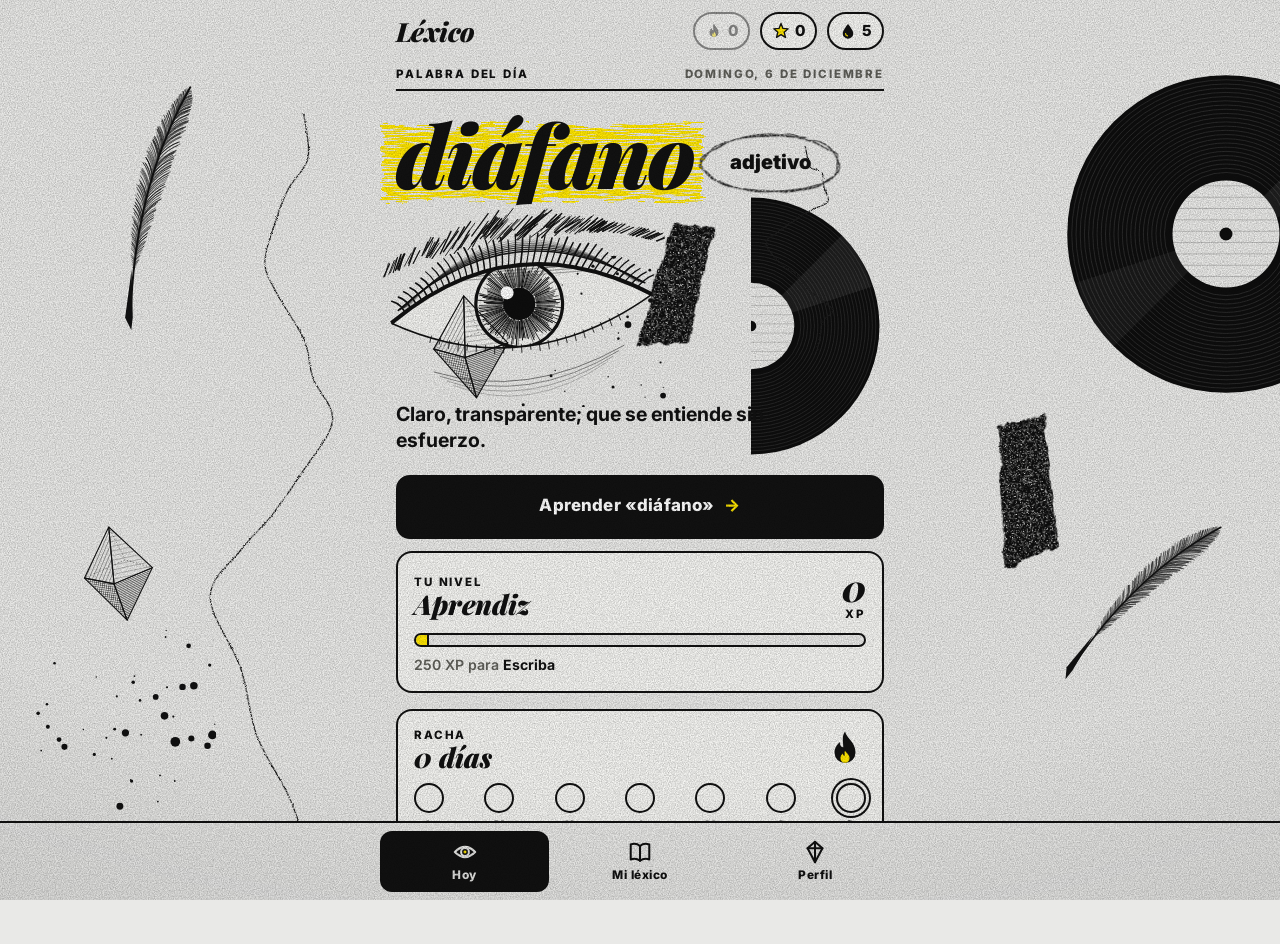
==== lexico/index.html @ 96511be5 "Add Léxico: mobile-first Spanish vocabulary app Single-file web app (lexico/index.html) to learn cul" ====
<!DOCTYPE html>
<html lang="es">
<head>
<meta charset="UTF-8">
<meta name="viewport" content="width=device-width, initial-scale=1, viewport-fit=cover">
<meta name="theme-color" content="#E9E9E7">
<meta name="apple-mobile-web-app-capable" content="yes">
<meta name="apple-mobile-web-app-title" content="Léxico">
<meta name="description" content="Léxico: una palabra culta y útil cada día, con lecciones cortas y repaso espaciado.">
<title>Léxico</title>
<link rel="preconnect" href="https://fonts.googleapis.com">
<link rel="preconnect" href="https://fonts.gstatic.com" crossorigin>
<link href="https://fonts.googleapis.com/css2?family=Inter:wght@400;500;600;700;800;900&family=Playfair+Display:ital,wght@0,700;0,900;1,700;1,900&display=swap" rel="stylesheet">
<style>
/* =========================================================
   LÉXICO · collage editorial
   Papel gris, tinta negra, un solo acento: amarillo marcador
   ========================================================= */
:root{
  --paper:#E9E9E7; --paper2:#F4F4F1; --paper3:#DEDEDB;
  --ink:#111111; --ink2:#2a2a2a; --mute:#5f5f59; --line:rgba(17,17,17,.88);
  --y:#FFE600;
  --serif:'Playfair Display', Georgia, 'Times New Roman', serif;
  --sans:'Inter', system-ui, -apple-system, 'Segoe UI', Roboto, sans-serif;
  --r:16px; --gut:16px;
  --safe-b:env(safe-area-inset-bottom, 0px);
}
*{box-sizing:border-box;margin:0;padding:0;-webkit-tap-highlight-color:transparent}
html{background:var(--paper);overflow-x:hidden}
body{background:var(--paper);color:var(--ink);font-family:var(--sans);font-weight:600;font-size:16px;line-height:1.45;min-height:100vh;min-height:100dvh;overflow-x:hidden;-webkit-font-smoothing:antialiased;text-rendering:optimizeLegibility}
button{font:inherit;color:inherit;background:none;border:0;cursor:pointer;touch-action:manipulation}
textarea{font:inherit}
[hidden]{display:none!important}

/* Grano de papel + viñeta */
body::before{content:"";position:fixed;inset:0;pointer-events:none;z-index:200;background-image:var(--grain);background-size:220px 220px;opacity:.55;mix-blend-mode:multiply}
body::after{content:"";position:fixed;inset:0;pointer-events:none;z-index:199;background:radial-gradient(130% 95% at 50% 38%,transparent 52%,rgba(0,0,0,.13) 100%)}

/* ---------- Tipografía ---------- */
.serif{font-family:var(--serif);font-style:italic;font-weight:900;letter-spacing:-.01em}
.kicker{font-family:var(--sans);font-weight:800;font-size:.72rem;letter-spacing:.16em;text-transform:uppercase;color:var(--ink)}
.mute{color:var(--mute)}

/* ---------- Resaltador ---------- */
.hl{position:relative;z-index:0;isolation:isolate;white-space:nowrap}
.hl::before{content:"";position:absolute;inset:.2em -.2em -.04em -.26em;background:var(--hlA) center/100% 100% no-repeat;z-index:-1;clip-path:inset(0 100% 0 0);transition:clip-path .6s cubic-bezier(.65,.05,.25,1)}
.hl.b::before{background-image:var(--hlB);inset:.26em -.3em 0 -.14em}
.hl.c::before{background-image:var(--hlC);inset:.14em -.16em .06em -.3em}
.hl.on::before{clip-path:inset(0 0 0 0)}
.hl.wrap{white-space:normal}

/* ---------- Lápiz ---------- */
.pencil{fill:none;stroke:#1d1d1d;stroke-width:1.35;stroke-linecap:round;stroke-linejoin:round;filter:url(#pencil);vector-effect:non-scaling-stroke}
.draw{stroke-dasharray:1;stroke-dashoffset:1;animation:draw 1.1s .15s cubic-bezier(.6,.1,.3,1) forwards}
@keyframes draw{to{stroke-dashoffset:0}}

/* ---------- App shell ---------- */
#app{max-width:520px;margin:0 auto;min-height:100dvh;overflow-x:clip;padding:0 var(--gut) calc(92px + var(--safe-b));position:relative}
.top{position:sticky;top:0;z-index:20;display:flex;align-items:center;gap:10px;padding:12px 0 10px;background:linear-gradient(var(--paper) 78%,rgba(233,233,231,0))}
.brand{font-family:var(--serif);font-style:italic;font-weight:900;font-size:1.65rem;line-height:1;margin-right:auto;letter-spacing:-.02em}
.brand span{font-family:var(--sans);font-style:normal;font-weight:800;font-size:.62rem;letter-spacing:.14em;text-transform:uppercase;margin-left:6px;vertical-align:middle}
.stat{display:inline-flex;align-items:center;gap:5px;font-weight:800;font-size:.95rem;padding:6px 10px;border:2px solid var(--ink);border-radius:999px;background:var(--paper2);min-height:36px}
.stat svg{width:18px;height:18px}
.stat.off{opacity:.45}

.tabs{position:fixed;left:0;right:0;bottom:0;z-index:30;display:flex;justify-content:center;padding:8px var(--gut) calc(8px + var(--safe-b));background:var(--paper);border-top:2px solid var(--ink)}
.tabs-in{display:flex;width:100%;max-width:520px;gap:6px}
.tab{flex:1;display:flex;flex-direction:column;align-items:center;gap:2px;padding:8px 4px;border-radius:12px;font-weight:800;font-size:.74rem;letter-spacing:.04em;min-height:56px;position:relative}
.tab svg{width:26px;height:26px}
.tab.on{background:var(--ink);color:var(--paper)}
.tab.on svg *{stroke:var(--paper)}
.tab.on .tdot{fill:var(--y)!important;stroke:none!important}

.view{animation:fadeUp .35s ease both}
@keyframes fadeUp{from{opacity:0;transform:translateY(8px)}to{opacity:1;transform:none}}

/* ---------- Botones ---------- */
.btn{display:flex;align-items:center;justify-content:center;gap:10px;width:100%;min-height:60px;padding:14px 20px;border-radius:14px;border:2.5px solid var(--ink);font-weight:800;font-size:1.06rem;letter-spacing:.01em;background:var(--paper2);transition:transform .12s ease, box-shadow .12s ease, background .2s;box-shadow:0 4px 0 var(--ink);position:relative}
.btn:active{transform:translateY(3px);box-shadow:0 1px 0 var(--ink)}
.btn.primary{background:var(--ink);color:#fff}
.btn.primary .arr{color:var(--y)}
.btn.yellow{background:var(--y);color:var(--ink)}
.btn[disabled]{opacity:.38;pointer-events:none;box-shadow:0 4px 0 rgba(0,0,0,.3)}
.btn.ghost{box-shadow:none;border-style:dashed;background:transparent}
.btn + .btn{margin-top:14px}
.link{font-weight:800;text-decoration:underline;text-underline-offset:3px;text-decoration-thickness:2px;padding:10px 4px}

/* ---------- Collage / hero ---------- */
.hero{position:relative;margin-top:6px}
.hero-date{display:flex;justify-content:space-between;align-items:baseline;gap:10px;border-bottom:2px solid var(--ink);padding-bottom:6px}
.hero-date .kicker:last-child{color:var(--mute)}
.hero-word{position:relative;z-index:3;margin-top:22px;display:flex;align-items:flex-end;flex-wrap:wrap;gap:4px 18px}
.hero-word h1{font-family:var(--serif);font-style:italic;font-weight:900;font-size:clamp(3.1rem,16vw,5.4rem);line-height:.95;letter-spacing:-.025em}
.pos{position:relative;font-weight:900;font-size:1.25rem;padding:10px 18px;margin-bottom:8px}
.pos svg{position:absolute;inset:-6px -14px -8px -12px;width:calc(100% + 26px);height:calc(100% + 14px);overflow:visible}
.hero-art{position:relative;height:210px;margin:-8px -8px 0;pointer-events:none}
.hero-art > *{position:absolute}
.hero-def{position:relative;z-index:3;font-size:1.22rem;font-weight:700;line-height:1.35;max-width:30ch;margin:4px 0 22px}
.hero-def em{font-family:var(--serif);font-weight:900}
.teaser{margin-top:18px;padding:16px;border:2px dashed var(--ink);border-radius:var(--r);display:flex;gap:14px;align-items:center}
.teaser b{font-family:var(--serif);font-style:italic;font-weight:900;font-size:1.5rem;letter-spacing:.12em}

/* Tarjetas */
.card{background:var(--paper2);border:2px solid var(--ink);border-radius:var(--r);padding:16px;position:relative}
.card + .card,.blk{margin-top:16px}
.row{display:flex;align-items:center;gap:12px}
.lvname{font-family:var(--serif);font-style:italic;font-weight:900;font-size:1.7rem;line-height:1}
.bar{height:14px;border:2px solid var(--ink);border-radius:99px;overflow:hidden;background:var(--paper);margin-top:10px}
.bar i{display:block;height:100%;background:var(--y);border-right:2px solid var(--ink);transition:width .8s cubic-bezier(.4,0,.2,1)}
.bar i.full{border-right:0}
.week{display:flex;justify-content:space-between;margin-top:12px}
.wd{display:flex;flex-direction:column;align-items:center;gap:4px;font-size:.72rem;font-weight:800}
.wd i{width:30px;height:30px;border-radius:50%;border:2px solid var(--ink);display:block}
.wd.on i{background:var(--y)}
.wd.today i{box-shadow:0 0 0 3px var(--paper2),0 0 0 5px var(--ink)}
.big-n{font-family:var(--serif);font-style:italic;font-weight:900;font-size:2.3rem;line-height:1}

/* ---------- Mi léxico ---------- */
.ph{margin:10px 0 14px}
.ph h1{font-family:var(--serif);font-style:italic;font-weight:900;font-size:clamp(2.6rem,13vw,3.6rem);line-height:1;letter-spacing:-.02em}
.ph p{margin-top:8px;color:var(--mute);font-weight:700}
.chips{display:flex;flex-wrap:wrap;gap:8px}
.chip{padding:9px 14px;border:2px solid var(--ink);border-radius:999px;font-weight:800;font-size:.88rem;min-height:40px;background:var(--paper2)}
.chip.on{background:var(--ink);color:#fff}
.search{width:100%;margin:12px 0 4px;padding:14px 16px;min-height:52px;border:2px solid var(--ink);border-radius:14px;background:var(--paper2);font-weight:700;font-size:1rem;color:var(--ink)}
.search:focus,textarea:focus{outline:3px solid var(--y);outline-offset:2px}
.wlist{display:flex;flex-direction:column;gap:12px;margin-top:14px}
.witem{display:block;width:100%;text-align:left;padding:14px 16px;border:2px solid var(--ink);border-radius:var(--r);background:var(--paper2);transition:transform .12s}
.witem:active{transform:scale(.985)}
.witem .w{font-family:var(--serif);font-style:italic;font-weight:900;font-size:1.75rem;line-height:1.1}
.witem .d{font-weight:600;font-size:.92rem;color:var(--ink2);margin-top:4px;display:-webkit-box;-webkit-line-clamp:2;-webkit-box-orient:vertical;overflow:hidden}
.segs{display:flex;gap:4px;margin-top:10px}
.segs i{flex:1;height:8px;border:1.5px solid var(--ink);border-radius:2px}
.segs i.f{background:var(--ink)}
.segs i.c{background:var(--y)}
.wmeta{display:flex;justify-content:space-between;gap:8px;font-size:.78rem;font-weight:800;margin-top:6px;color:var(--mute)}
.badge{display:inline-block;font-size:.66rem;font-weight:900;letter-spacing:.1em;text-transform:uppercase;padding:3px 7px;border:1.5px solid var(--ink);border-radius:5px;vertical-align:middle;margin-left:6px;font-family:var(--sans);font-style:normal}
.badge.y{background:var(--y)}
.badge.k{background:var(--ink);color:#fff}
.locked{border-style:dashed;opacity:.7;text-align:center;padding:22px 16px}
.locked .w{letter-spacing:.2em}
.empty{text-align:center;padding:30px 12px}

/* ---------- Ficha ---------- */
.ficha{position:relative}
.f-word{font-family:var(--serif);font-style:italic;font-weight:900;font-size:clamp(2.8rem,14vw,4.4rem);line-height:1;letter-spacing:-.02em;margin:10px 0 6px}
.f-def{font-size:1.2rem;font-weight:700;line-height:1.38;margin:10px 0 4px}
.f-sec{margin-top:22px;padding-top:14px;border-top:2px solid var(--ink)}
.f-sec h4{font-family:var(--sans);font-weight:900;font-size:.72rem;letter-spacing:.16em;text-transform:uppercase;margin-bottom:10px}
.ej{display:flex;gap:10px;align-items:flex-start;margin-top:10px}
.ej p{font-weight:600;font-size:1.02rem}
.tag{flex:none;font-size:.66rem;font-weight:900;letter-spacing:.08em;text-transform:uppercase;padding:4px 7px;border:1.5px solid var(--ink);border-radius:6px;margin-top:2px;min-width:68px;text-align:center}
.tag.k{background:var(--ink);color:#fff}
mark.u{background:none;color:inherit;font-weight:900;box-shadow:inset 0 -.42em 0 var(--y)}
.evd{font-size:1.05rem;font-weight:700}
.evd s{text-decoration-thickness:2px;color:var(--mute)}
.lbl{font-size:.7rem;font-weight:900;letter-spacing:.12em;text-transform:uppercase;width:100%;margin-top:12px}
.chip.s{background:var(--paper2);font-size:.86rem;padding:7px 12px;min-height:0}
.chip.a{background:transparent;border-style:dashed;font-size:.86rem;padding:7px 12px;min-height:0}
.ety-t{font-family:var(--serif);font-style:italic;font-weight:700;font-size:1.3rem;line-height:1.35}
.quote{position:relative;padding:22px 18px 18px;margin-top:22px;background:var(--ink);color:#f2f2ee;border-radius:4px;transform:rotate(-.6deg)}
.quote h4{color:var(--y);margin-bottom:8px;font-weight:900;font-size:.72rem;letter-spacing:.16em;text-transform:uppercase}
.quote blockquote{font-family:var(--serif);font-style:italic;font-weight:700;font-size:1.22rem;line-height:1.4}
.quote cite{display:block;margin-top:12px;font-style:normal;font-weight:800;font-size:.86rem}
.quote cite span{font-weight:600;opacity:.8}
.quote .nota{margin-top:10px;font-size:.88rem;font-weight:600;opacity:.85}
.quote .qm{position:absolute;top:-24px;left:10px;font-family:var(--serif);font-weight:900;font-size:4.6rem;line-height:1;color:var(--y)}
.myf{margin-top:8px;padding:10px 12px;border-left:4px solid var(--y);background:var(--paper2);font-weight:600;border-radius:0 8px 8px 0}

/* ---------- Modal / hoja ---------- */
.modal{position:fixed;inset:0;z-index:60;display:flex;align-items:flex-end;justify-content:center;background:rgba(17,17,17,.42);animation:fade .2s}
.modal-in{width:100%;max-width:560px;max-height:92dvh;overflow-y:auto;overscroll-behavior:contain;background:var(--paper);border:2.5px solid var(--ink);border-bottom:0;border-radius:22px 22px 0 0;padding:14px var(--gut) calc(28px + var(--safe-b));animation:up .32s cubic-bezier(.2,.9,.3,1)}
.modal-in.small{text-align:center;padding-top:26px}
.grab{width:46px;height:5px;border-radius:9px;background:var(--ink);margin:0 auto 10px;opacity:.5}
.mclose{position:sticky;top:0;margin-left:auto;display:flex;width:44px;height:44px;align-items:center;justify-content:center;border:2px solid var(--ink);border-radius:50%;background:var(--paper2);z-index:2}
@keyframes up{from{transform:translateY(100%)}to{transform:none}}
@keyframes fade{from{opacity:0}to{opacity:1}}

/* ---------- Lección ---------- */
#lesson{position:fixed;inset:0;z-index:40;background:var(--paper);display:flex;flex-direction:column;overflow:hidden}
.l-top{display:flex;align-items:center;gap:12px;padding:12px var(--gut) 8px;max-width:560px;width:100%;margin:0 auto}
.xbtn{width:44px;height:44px;flex:none;display:flex;align-items:center;justify-content:center;border-radius:50%}
.xbtn svg{width:26px;height:26px}
.pbar{flex:1;height:18px;border:2.5px solid var(--ink);border-radius:99px;background:var(--paper2);overflow:hidden;position:relative}
.pbar i{display:block;height:100%;background:var(--y);border-right:2.5px solid var(--ink);transition:width .5s cubic-bezier(.4,0,.2,1)}
.pbar i[style*="width: 0"],.pbar i[style*="width:0"]{border-right:0}
.lives{display:flex;align-items:center;gap:4px;font-weight:900;font-size:1.05rem}
.lives svg{width:22px;height:22px}
.lives.hit{animation:hit .5s}
@keyframes hit{30%{transform:scale(1.35)}60%{transform:scale(.9)}}
.l-body{flex:1;overflow-y:auto;padding:12px var(--gut) 24px;max-width:560px;width:100%;margin:0 auto;-webkit-overflow-scrolling:touch}
.l-foot{padding:12px var(--gut) calc(16px + var(--safe-b));max-width:560px;width:100%;margin:0 auto;border-top:2px solid var(--ink);background:var(--paper)}
.ex{animation:exIn .38s cubic-bezier(.2,.8,.3,1) both}
@keyframes exIn{from{opacity:0;transform:translateX(26px)}to{opacity:1;transform:none}}
.ex-k{font-weight:900;font-size:.72rem;letter-spacing:.16em;text-transform:uppercase;display:flex;align-items:center;gap:8px}
.ex-k i{display:inline-block;width:22px;height:2px;background:var(--ink)}
.ex-t{font-family:var(--serif);font-style:italic;font-weight:900;font-size:clamp(1.9rem,8.5vw,2.5rem);line-height:1.08;margin:10px 0 6px;letter-spacing:-.01em}
.ex-s{font-weight:700;color:var(--mute);margin-bottom:16px}
.scrap{background:var(--paper2);border:2px solid var(--ink);border-radius:6px;padding:18px 16px;font-size:1.22rem;font-weight:700;line-height:1.45;margin:14px 0 18px;position:relative;transform:rotate(-.5deg)}
.scrap.r{transform:rotate(.6deg)}
.scrap::after{content:"";position:absolute;top:-10px;left:50%;width:70px;height:20px;margin-left:-35px;background:rgba(255,230,0,.75);transform:rotate(-3deg);border-left:1px dashed rgba(0,0,0,.15);border-right:1px dashed rgba(0,0,0,.15)}
.scrap .w{font-family:var(--serif);font-style:italic;font-weight:900}
.blank{display:inline-block;min-width:4.5em;border-bottom:3px solid var(--ink);text-align:center;font-family:var(--serif);font-style:italic;font-weight:900;padding:0 4px;transition:background .2s}
.blank.fill{animation:pop .3s}
.circ{position:relative;display:inline-block;padding:0 3px}
.circ svg{position:absolute;inset:-9px -12px -9px -12px;width:calc(100% + 24px);height:calc(100% + 18px);overflow:visible;pointer-events:none}
.opts{display:flex;flex-direction:column;gap:12px}
.opts.grid{display:grid;grid-template-columns:1fr 1fr}
.opt{position:relative;isolation:isolate;display:flex;align-items:center;gap:12px;width:100%;min-height:62px;padding:14px 16px;text-align:left;border:2.5px solid var(--ink);border-radius:14px;background:var(--paper2);box-shadow:0 4px 0 var(--ink);font-weight:700;font-size:1rem;line-height:1.3;transition:transform .12s, box-shadow .12s, background .15s}
.opt::before{content:"";position:absolute;inset:4px;z-index:-1;background:var(--hlB) center/100% 100% no-repeat;clip-path:inset(0 100% 0 0);transition:clip-path .45s cubic-bezier(.65,.05,.25,1)}
.opt:active{transform:translateY(3px);box-shadow:0 1px 0 var(--ink)}
.opt.sel{transform:translateY(2px);box-shadow:0 2px 0 var(--ink);background:#fff;outline:3px solid var(--ink);outline-offset:-6px}
.opt.ok{background:var(--paper2);outline:0}
.opt.ok::before{clip-path:inset(0 0 0 0)}
.opt.ko{animation:shake .45s;opacity:.6}
.opt.ko .opt-t{text-decoration:line-through;text-decoration-thickness:2px}
.opt.dim{opacity:.45}
.opt-n{flex:none;width:30px;height:30px;border:2px solid var(--ink);border-radius:50%;display:flex;align-items:center;justify-content:center;font-weight:900;font-size:.8rem;background:var(--paper)}
.opt.word{justify-content:center;text-align:center;font-family:var(--serif);font-style:italic;font-weight:900;font-size:1.45rem;min-height:66px}
.opt .mk{position:absolute;right:10px;top:50%;width:34px;height:34px;margin-top:-17px;overflow:visible}
.opt .mk path{stroke-width:3.2}
.vf{display:grid;grid-template-columns:1fr 1fr;gap:14px;margin-top:6px}
.vf .opt{justify-content:center;font-size:1.15rem;font-weight:900;min-height:88px;flex-direction:column;gap:6px}
.vf .opt svg.ic{width:34px;height:34px}
@keyframes shake{0%,100%{transform:translateX(0)}20%{transform:translateX(-9px)}40%{transform:translateX(8px)}60%{transform:translateX(-5px)}80%{transform:translateX(4px)}}
@keyframes pop{50%{transform:scale(1.12)}}
.pairs{display:grid;grid-template-columns:1fr 1fr;gap:12px}
.pairs .col{display:flex;flex-direction:column;gap:12px}
.pair{min-height:60px;justify-content:center;text-align:center;font-size:1rem;padding:10px 8px}
.pair.wd{font-family:var(--serif);font-style:italic;font-weight:900;font-size:1.25rem}
.pair.done{pointer-events:none;box-shadow:none;transform:translateY(3px);border-color:rgba(17,17,17,.35);color:rgba(17,17,17,.45)}
.pair.done::before{clip-path:inset(0 0 0 0);opacity:.55}
.pair.flash{animation:pop .35s}
textarea.write{width:100%;min-height:130px;padding:16px;border:2.5px solid var(--ink);border-radius:14px;background:var(--paper2);font-weight:600;font-size:1.1rem;line-height:1.45;resize:vertical;color:var(--ink)}
.hint{font-size:.9rem;font-weight:700;color:var(--mute);margin-top:8px}
.selfev{display:flex;flex-direction:column;gap:12px;margin-top:6px}
.selfev .opt{justify-content:flex-start}
.selfev .em{font-family:var(--serif);font-style:italic;font-weight:900;font-size:1.25rem;width:30px;text-align:center}
.warn{border:2px dashed var(--ink);border-radius:12px;padding:12px 14px;font-weight:700;margin:10px 0}

/* Hoja de feedback */
.sheet{position:fixed;left:0;right:0;bottom:0;z-index:45;transform:translateY(105%);transition:transform .34s cubic-bezier(.2,.9,.3,1)}
.sheet.show{transform:none}
.sheet-in{max-width:560px;margin:0 auto;padding:20px var(--gut) calc(18px + var(--safe-b));border:2.5px solid var(--ink);border-bottom:0;border-radius:22px 22px 0 0;position:relative;overflow:hidden}
.sheet.ok .sheet-in{background:var(--y)}
.sheet.ko .sheet-in{background:var(--ink);color:#f3f3ef}
.sheet h3{font-family:var(--serif);font-style:italic;font-weight:900;font-size:2.1rem;line-height:1;display:flex;align-items:center;gap:10px}
.sheet h3 .xp{font-family:var(--sans);font-style:normal;font-size:.9rem;font-weight:900;padding:4px 9px;border:2px solid currentColor;border-radius:99px;margin-left:auto}
.sheet p{margin:10px 0 16px;font-weight:700;font-size:1.04rem;line-height:1.4}
.sheet p b{font-weight:900}
.sheet.ko .btn{background:var(--y);color:var(--ink);border-color:var(--y);box-shadow:0 4px 0 #8a7d00}
.sheet.ok .btn{background:var(--ink);color:#fff}

/* Intro / celebración / fin */
.center{text-align:center}
.celeb{position:relative;min-height:100%;display:flex;flex-direction:column;justify-content:center;padding:10px 0 20px}
.celeb h1{font-family:var(--serif);font-style:italic;font-weight:900;font-size:clamp(3.4rem,18vw,5.6rem);line-height:.95;letter-spacing:-.03em;position:relative;display:inline-block}
.celeb .sub{font-weight:700;font-size:1.1rem;margin-top:12px}
.tiles{display:grid;grid-template-columns:repeat(3,1fr);gap:10px;margin:26px 0 14px}
.tile{border:2.5px solid var(--ink);border-radius:14px;padding:12px 6px;background:var(--paper2);text-align:center;animation:fadeUp .5s both}
.tile:nth-child(2){animation-delay:.12s}.tile:nth-child(3){animation-delay:.24s}
.tile b{display:block;font-family:var(--serif);font-style:italic;font-weight:900;font-size:1.9rem;line-height:1.1}
.tile span{font-size:.68rem;font-weight:900;letter-spacing:.12em;text-transform:uppercase}
.tile.y{background:var(--y)}
.lvup{margin:6px 0 14px;padding:14px;border:2.5px solid var(--ink);border-radius:14px;background:var(--ink);color:#fff;animation:fadeUp .5s .4s both}
.lvup b{font-family:var(--serif);font-style:italic;font-weight:900;font-size:1.5rem;color:var(--y)}
.learned{margin-top:4px;font-weight:700}
.learned .serif{font-size:1.6rem}
.confetti{position:fixed;inset:0;pointer-events:none;z-index:50;overflow:hidden}
.confetti i{position:absolute;top:-40px;display:block;animation:fall linear forwards}
@keyframes fall{to{transform:translate3d(var(--dx),110vh,0) rotate(var(--rot))}}
.celeb-art{position:relative;height:150px;margin:0 auto 8px;width:100%;max-width:340px;pointer-events:none}
.celeb-art > *{position:absolute}

/* Perfil */
.ladder{display:flex;flex-direction:column;gap:10px;margin-top:6px}
.rung{display:flex;gap:14px;align-items:center;padding:12px 14px;border:2px solid var(--ink);border-radius:14px;background:var(--paper2)}
.rung .n{width:36px;height:36px;flex:none;border-radius:50%;border:2px solid var(--ink);display:flex;align-items:center;justify-content:center;font-family:var(--serif);font-style:italic;font-weight:900;font-size:1.1rem}
.rung h3{font-family:var(--serif);font-style:italic;font-weight:900;font-size:1.35rem;line-height:1.1}
.rung p{font-size:.86rem;font-weight:600;color:var(--ink2)}
.rung.cur{background:var(--y)}
.rung.cur .n{background:var(--ink);color:var(--y)}
.rung.lock{opacity:.5;border-style:dashed;background:transparent}
.stats{display:grid;grid-template-columns:1fr 1fr;gap:10px}
.stats .card{margin:0}
.stats small{font-size:.7rem;font-weight:900;letter-spacing:.12em;text-transform:uppercase}
.setting{display:flex;align-items:center;justify-content:space-between;gap:12px;padding:14px 0;border-bottom:2px solid var(--ink);font-weight:700;min-height:64px;width:100%;text-align:left}
.setting small{display:block;color:var(--mute);font-weight:600;font-size:.84rem}
.sw{flex:none;width:58px;height:34px;border:2.5px solid var(--ink);border-radius:99px;position:relative;background:var(--paper2);transition:background .2s}
.sw::after{content:"";position:absolute;top:3px;left:3px;width:23px;height:23px;border-radius:50%;background:var(--ink);transition:transform .2s}
.sw.on{background:var(--y)}
.sw.on::after{transform:translateX(24px)}
.credits{font-size:.8rem;font-weight:600;color:var(--mute);margin-top:20px;line-height:1.5}
.sec-t{font-family:var(--serif);font-style:italic;font-weight:900;font-size:1.7rem;margin:28px 0 12px;line-height:1}

/* Decoración en márgenes (pantallas anchas) */
.margin-deco{display:none}
@media (min-width:980px){
  .margin-deco{display:block;position:fixed;top:0;bottom:0;width:calc((100vw - 560px)/2);pointer-events:none;z-index:0}
  .margin-deco.l{left:0}.margin-deco.r{right:0}
  .margin-deco > *{position:absolute}
}

/* Toast */
.toast{position:fixed;left:50%;top:18px;transform:translate(-50%,calc(-100% - 40px));z-index:80;background:var(--ink);color:#fff;padding:10px 16px;border-radius:99px;font-weight:800;transition:transform .3s cubic-bezier(.2,.9,.3,1);max-width:calc(100vw - 32px);text-align:center}
.toast.show{transform:translate(-50%,0)}
.toast b{color:var(--y)}

@media (min-width:600px){ body{font-size:17px} }
@media (prefers-reduced-motion:reduce){
  *,*::before,*::after{animation-duration:.01ms!important;animation-iteration-count:1!important;transition-duration:.01ms!important}
  .draw{stroke-dashoffset:0}
  .confetti{display:none}
}
</style>
</head>
<body>

<!-- Definiciones SVG compartidas: lápiz, bordes rotos, tramas de grabado -->
<svg width="0" height="0" style="position:absolute" aria-hidden="true" focusable="false">
  <defs>
    <filter id="pencil" x="-10%" y="-10%" width="120%" height="120%">
      <feTurbulence type="fractalNoise" baseFrequency="0.9" numOctaves="2" seed="4" result="n"/>
      <feDisplacementMap in="SourceGraphic" in2="n" scale="2.4" xChannelSelector="R" yChannelSelector="G" result="d"/>
      <feTurbulence type="fractalNoise" baseFrequency="1.6" numOctaves="1" seed="9" result="g"/>
      <feColorMatrix in="g" type="matrix" values="0 0 0 0 0  0 0 0 0 0  0 0 0 0 0  0 0 0 -3 2.3" result="m"/>
      <feComposite in="d" in2="m" operator="in"/>
    </filter>
    <filter id="rough" x="-10%" y="-10%" width="120%" height="120%">
      <feTurbulence type="fractalNoise" baseFrequency="0.05" numOctaves="3" seed="2" result="n"/>
      <feDisplacementMap in="SourceGraphic" in2="n" scale="7" xChannelSelector="R" yChannelSelector="G"/>
    </filter>
    <filter id="charcoal" x="-10%" y="-10%" width="120%" height="120%">
      <feTurbulence type="fractalNoise" baseFrequency="0.04" numOctaves="3" seed="7" result="n"/>
      <feDisplacementMap in="SourceGraphic" in2="n" scale="9" xChannelSelector="R" yChannelSelector="G" result="d"/>
      <feTurbulence type="fractalNoise" baseFrequency="1.1" numOctaves="2" seed="3" result="g"/>
      <feColorMatrix in="g" type="matrix" values="0 0 0 0 0  0 0 0 0 0  0 0 0 0 0  0 0 0 -4 3.1" result="m"/>
      <feComposite in="d" in2="m" operator="in"/>
    </filter>
    <pattern id="hA" width="5" height="5" patternUnits="userSpaceOnUse" patternTransform="rotate(35)"><line x1="0" y1="0" x2="0" y2="5" stroke="#111" stroke-width="1"/></pattern>
    <pattern id="hB" width="3" height="3" patternUnits="userSpaceOnUse" patternTransform="rotate(-40)"><line x1="0" y1="0" x2="0" y2="3" stroke="#111" stroke-width="1.15"/></pattern>
    <pattern id="hC" width="3.2" height="3.2" patternUnits="userSpaceOnUse" patternTransform="rotate(20)"><path d="M0 0V3.2M0 0H3.2" stroke="#111" stroke-width="1.1"/></pattern>
    <pattern id="hD" width="2.4" height="2.4" patternUnits="userSpaceOnUse" patternTransform="rotate(80)"><line x1="0" y1="0" x2="0" y2="2.4" stroke="#111" stroke-width="1.4"/></pattern>
    <pattern id="hE" width="7" height="7" patternUnits="userSpaceOnUse" patternTransform="rotate(0)"><line x1="0" y1="0" x2="7" y2="0" stroke="#111" stroke-width=".7"/></pattern>
  </defs>
</svg>

<div class="margin-deco l" id="decoL" aria-hidden="true"></div>
<div class="margin-deco r" id="decoR" aria-hidden="true"></div>

<div id="app">
  <header class="top" id="top"></header>
  <main id="view"></main>
</div>
<nav class="tabs" id="tabs" aria-label="Secciones"></nav>
<section id="lesson" hidden aria-live="polite"></section>
<div id="modal" hidden></div>
<div class="toast" id="toast" role="status"></div>

<script>
/* =========================================================
   DATOS · Para agregar palabras, añade objetos a PALABRAS
   ---------------------------------------------------------
   p    palabra (lema)
   c    'adj' | 'verbo' | 'sust'   (sirve para elegir distractores)
   d    definición breve
   h    ejemplo hablado            f  ejemplo escrito/formal
   ev   palabras comunes a sustituir ("en vez de decir…")
   s    sinónimos (el primero se usa en "Une las parejas")
   a    antónimos
   e    etimología poética
   x    {t:'cita'|'dato', txt, aut?, obra?, nota?}
        · Solo citas reales de obras en dominio público.
   comp frase para completar; ___ marca el hueco (debe encajar el lema)
   mej  [frase con la palabra común entre [corchetes], forma culta concordada]
   vf   [[frase, verdadera?, explicación], …]
   ========================================================= */
const PALABRAS = [
{p:'diáfano',c:'adj',d:'Claro, transparente; que se entiende sin esfuerzo.',
 h:'Después de tu explicación, todo me quedó diáfano.',
 f:'Solicitamos una respuesta diáfana sobre los plazos del proyecto.',
 ev:['claro','transparente'],s:['claro','transparente','nítido','cristalino'],a:['turbio','confuso','opaco'],
 e:'Del griego diaphanés: lo que deja pasar la luz a través de sí. Una idea diáfana es una ventana, no una pared.',
 x:{t:'cita',txt:'Corrientes aguas, puras, cristalinas, / árboles que os estáis mirando en ellas',aut:'Garcilaso de la Vega',obra:'Égloga I',nota:'Garcilaso no escribe «diáfano», pero no hay agua más diáfana en nuestra lengua.'},
 comp:'El agua del lago era tan ___ que se veían las piedras del fondo.',
 mej:['Quiero que el contrato sea [claro] para ambas partes.','diáfano'],
 vf:[['Su intención fue diáfana: lo dijo sin rodeos.',true,'Diáfano es claro, sin ambigüedad.'],['La niebla era tan diáfana que no se veía nada.',false,'Si no se veía nada, la niebla era espesa, no diáfana.']]},

{p:'ecuánime',c:'adj',d:'Que juzga con imparcialidad y mantiene la calma, incluso en situaciones tensas.',
 h:'Mi abuela siempre fue ecuánime: escuchaba a los dos antes de opinar.',
 f:'Agradecemos su postura ecuánime durante la mediación.',
 ev:['justo','imparcial','tranquilo'],s:['imparcial','sereno','justo','equilibrado'],a:['parcial','arbitrario','exaltado'],
 e:'Del latín aequanimis: aequus, «igual, parejo», y animus, «ánimo». El ecuánime tiene el ánimo nivelado, como el agua quieta.',
 x:{t:'cita',txt:'Hombres necios que acusáis / a la mujer sin razón, / sin ver que sois la ocasión / de lo mismo que culpáis',aut:'Sor Juana Inés de la Cruz',obra:'Redondillas',nota:'Un reclamo de juicio ecuánime escrito en el siglo XVII.'},
 comp:'Necesitamos un árbitro ___ que no favorezca a ningún equipo.',
 mej:['La jueza fue muy [justa] al escuchar a ambas partes.','ecuánime'],
 vf:[['Perdió los nervios y gritó a todos: fue muy ecuánime.',false,'Ecuánime implica calma y equilibrio.'],['Un buen jefe es ecuánime al repartir el trabajo.',true,'Reparte con imparcialidad.']]},

{p:'soslayar',c:'verbo',d:'Evitar o esquivar un asunto o una dificultad, pasándolo de lado.',
 h:'No soslayes el tema: dime qué pasó.',
 f:'El informe soslaya los riesgos financieros del proyecto.',
 ev:['evitar','esquivar','eludir'],s:['eludir','esquivar','evitar','sortear'],a:['afrontar','encarar','abordar'],
 e:'Viene de mirar «de soslayo»: de lado, oblicuamente. Quien soslaya no choca de frente con el problema; lo rodea como el agua rodea una piedra.',
 x:{t:'cita',txt:'En un lugar de la Mancha, de cuyo nombre no quiero acordarme…',aut:'Miguel de Cervantes',obra:'Don Quijote de la Mancha',nota:'La frase más célebre del idioma soslaya, con toda intención, un nombre.'},
 comp:'El político intentó ___ la pregunta sobre su patrimonio.',
 mej:['En la reunión intentó [evitar] el tema del presupuesto.','soslayar'],
 vf:[['Soslayó el problema y lo resolvió de inmediato.',false,'Soslayar es esquivar, no resolver.'],['Supo soslayar la pregunta incómoda con una broma.',true,'La esquivó con habilidad.']]},

{p:'inocuo',c:'adj',d:'Que no hace daño.',
 h:'Tranquilo, ese bicho es inocuo.',
 f:'El producto ha demostrado ser inocuo para la salud.',
 ev:['inofensivo'],s:['inofensivo','benigno','inocente'],a:['nocivo','dañino','perjudicial'],
 e:'Del latín innocuus: in-, «no», y nocere, «dañar». Comparte raíz con «nocivo», su contrario.',
 x:{t:'dato',txt:'«Inocente» e «inocuo» son hermanos: en latín, innocens no era el ingenuo, sino el que no hacía daño a nadie.'},
 comp:'El médico aseguró que el medicamento era ___ y no tenía efectos secundarios.',
 mej:['Fue un comentario [inofensivo], no quise molestarte.','inocuo'],
 vf:[['La picadura fue inocua: tuvo que ir al hospital.',false,'Si acabó en el hospital, la picadura fue dañina.'],['Es una broma inocua, nadie se va a ofender.',true,'No causa daño.']]},

{p:'paliar',c:'verbo',d:'Atenuar o suavizar un daño, un dolor o un problema, aunque no desaparezca del todo.',
 h:'Me tomé un té para paliar el frío.',
 f:'Se tomarán medidas para paliar los efectos de la crisis.',
 ev:['aliviar','mitigar','suavizar'],s:['mitigar','aliviar','atenuar','suavizar'],a:['agravar','empeorar','intensificar'],
 e:'Del latín palliare, «cubrir con un manto» (pallium). Paliar es echar un abrigo sobre la herida: no la cura, pero la protege del frío.',
 x:{t:'dato',txt:'De la misma familia es «paliativo»: los cuidados paliativos no buscan curar, sino aliviar.'},
 comp:'Repartieron mantas para ___ el frío de la noche.',
 mej:['Estas ayudas intentan [aliviar] la falta de vivienda.','paliar'],
 vf:[['Paliar un problema es resolverlo por completo.',false,'Paliar es atenuar, no eliminar.'],['Abrimos las ventanas para paliar el calor.',true,'Se suaviza el calor, aunque no desaparezca.']]},

{p:'exiguo',c:'adj',d:'Escaso, insuficiente.',
 h:'Con ese sueldo tan exiguo no llego a fin de mes.',
 f:'El presupuesto asignado resulta exiguo para los objetivos planteados.',
 ev:['escaso','poco','pequeño'],s:['escaso','insuficiente','reducido','mezquino'],a:['abundante','copioso','holgado'],
 e:'Del latín exiguus, de exigere: pesar con exactitud. Lo exiguo fue medido tan al justo que se quedó corto.',
 x:{t:'dato',txt:'Es pariente de «exigir» y de «exacto»: todas nacen de pesar algo en la balanza sin dar un gramo de más.'},
 comp:'Con un margen tan ___ no podremos terminar el informe a tiempo.',
 mej:['La ración fue muy [escasa] para tanta gente.','exigua'],
 vf:[['Ganó por un margen exiguo: apenas tres votos.',true,'Un margen muy escaso.'],['El banquete fue exiguo: sobró comida para una semana.',false,'Si sobró tanto, fue abundante.']]},

{p:'elocuente',c:'adj',d:'Que habla o escribe con claridad y fuerza para convencer o conmover; también, lo que expresa mucho sin palabras.',
 h:'Su silencio fue más elocuente que cualquier excusa.',
 f:'La presentación fue elocuente y convenció al comité.',
 ev:['convincente','expresivo'],s:['expresivo','persuasivo','convincente','significativo'],a:['inexpresivo','torpe','balbuciente'],
 e:'Del latín eloquens: ex-, «hacia fuera», y loqui, «hablar». Elocuente es quien saca las palabras de dentro y las pone justo donde tienen que estar.',
 x:{t:'cita',txt:'La pluma es lengua del alma.',aut:'Miguel de Cervantes',obra:'Don Quijote de la Mancha'},
 comp:'Fue un discurso tan ___ que el público aplaudió de pie.',
 mej:['Las cifras son muy [expresivas]: las ventas cayeron a la mitad.','elocuentes'],
 vf:[['Su mirada fue elocuente: no hizo falta que dijera nada.',true,'Expresó mucho sin palabras.'],['Es tan elocuente que nadie entiende lo que quiere decir.',false,'El elocuente se hace entender.']]},

{p:'perentorio',c:'adj',d:'Urgente, que no admite demora; también, decisivo y terminante.',
 h:'Tengo una necesidad perentoria de café.',
 f:'Le recordamos que el plazo para presentar la documentación es perentorio.',
 ev:['urgente','inaplazable'],s:['urgente','apremiante','inaplazable','terminante'],a:['aplazable','prorrogable','opcional'],
 e:'Del latín peremptorius, de perimere, «destruir, extinguir». Un plazo perentorio mata cualquier posibilidad de aplazar.',
 x:{t:'dato',txt:'En lenguaje jurídico, un «plazo perentorio» es improrrogable: cuando vence, se pierde el derecho.'},
 comp:'Recibimos una orden ___: había que evacuar el edificio en cinco minutos.',
 mej:['Necesitamos una respuesta [urgente] antes del viernes.','perentoria'],
 vf:[['Es un asunto perentorio; lo vemos el mes que viene sin problema.',false,'Lo perentorio no admite espera.'],['Le dio un tono perentorio a su petición: lo quería ya.',true,'Urgente y terminante.']]},

{p:'dilucidar',c:'verbo',d:'Aclarar y explicar un asunto o una duda.',
 h:'A ver si dilucidamos quién se comió el último trozo de pastel.',
 f:'La auditoría permitirá dilucidar las causas del error contable.',
 ev:['aclarar','averiguar','resolver'],s:['aclarar','esclarecer','elucidar','desentrañar'],a:['confundir','embrollar','enredar'],
 e:'Del latín dilucidare, de lux, «luz». Dilucidar es encender una lámpara en medio de la duda.',
 x:{t:'cita',txt:'¿Qué es poesía?, dices mientras clavas / en mi pupila tu pupila azul. / ¿Qué es poesía? ¿Y tú me lo preguntas? / Poesía… eres tú.',aut:'Gustavo Adolfo Bécquer',obra:'Rima XXI',nota:'Bécquer dilucida en cuatro versos lo que otros no aclaran en un tratado.'},
 comp:'La comisión intentará ___ qué ocurrió aquella noche.',
 mej:['Hay que [aclarar] quién aprobó el gasto.','dilucidar'],
 vf:[['Tras la reunión todo quedó más confuso: logramos dilucidar el asunto.',false,'Dilucidar es aclarar, no confundir.'],['La investigación ayudó a dilucidar el misterio.',true,'Lo aclaró.']]},

{p:'acérrimo',c:'adj',d:'Muy firme, tenaz o intransigente; se dice sobre todo de partidarios o enemigos.',
 h:'Es un hincha acérrimo de su equipo: no se pierde un partido.',
 f:'Fue un acérrimo defensor de la reforma educativa.',
 ev:['fanático','convencido','firme'],s:['tenaz','fervoroso','incondicional','encarnizado'],a:['tibio','indiferente','moderado'],
 e:'Es el superlativo latino de acer, «agrio, punzante»: acerrimus, lo agudísimo. Un defensor acérrimo tiene la convicción afilada.',
 x:{t:'dato',txt:'Es un superlativo irregular, como «celebérrimo» o «paupérrimo». Por eso decir «muy acérrimo» es redundante.'},
 comp:'Mi tío es un ___ enemigo de las redes sociales: no tiene ni correo.',
 mej:['Es una defensora muy [convencida] de los derechos de los animales.','acérrima'],
 vf:[['Es un acérrimo fan de la banda: le da igual si tocan o no.',false,'Al acérrimo nunca le da igual.'],['Fue un acérrimo crítico del proyecto desde el primer día.',true,'Un crítico firme y tenaz.']]},

{p:'prolijo',c:'adj',d:'Largo y detallado en exceso; también, muy cuidadoso o esmerado.',
 h:'No seas tan prolijo y ve al grano.',
 f:'El documento es prolijo; recomendamos una versión resumida.',
 ev:['largo','detallado','pesado'],s:['extenso','minucioso','farragoso','detallado'],a:['breve','conciso','sucinto'],
 e:'Del latín prolixus, «que fluye hacia delante, que se derrama». Lo prolijo se desborda como un río que no sabe dónde parar.',
 x:{t:'dato',txt:'En Argentina y Uruguay «prolijo» suele ser un elogio: un trabajo prolijo es un trabajo limpio y esmerado.'},
 comp:'Su explicación fue tan ___ que nos perdimos a la mitad.',
 mej:['El correo era demasiado [largo] y nadie lo leyó entero.','prolijo'],
 vf:[['Fue muy prolijo: resumió todo en una línea.',false,'Resumir en una línea es ser breve.'],['Escribió un prolijo informe de ochenta páginas.',true,'Largo y detallado.']]},

{p:'nimio',c:'adj',d:'Insignificante, de muy poca importancia.',
 h:'Discutieron por un detalle nimio.',
 f:'Se trata de un error nimio que no afecta al resultado final.',
 ev:['insignificante','pequeño','sin importancia'],s:['insignificante','trivial','irrelevante','baladí'],a:['importante','relevante','trascendental'],
 e:'Del latín nimius, «excesivo, demasiado». Curiosa paradoja: la palabra que nombraba lo desmesurado acabó designando lo minúsculo.',
 x:{t:'dato',txt:'El diccionario académico todavía recoge su sentido antiguo de «excesivo», pero hoy casi todos lo usamos como «insignificante».'},
 comp:'No vale la pena pelearse por algo tan ___.',
 mej:['Es un detalle [sin importancia], no te preocupes.','nimio'],
 vf:[['Fue un fallo nimio que provocó la caída de todo el sistema.',false,'Si tumbó todo el sistema, no fue nimio.'],['Se enfadó por una razón nimia.',true,'Por algo insignificante.']]},

{p:'sucinto',c:'adj',d:'Breve y resumido; que dice lo esencial con pocas palabras.',
 h:'Te lo cuento de forma sucinta: nos vamos mañana.',
 f:'Adjunto un resumen sucinto de los acuerdos alcanzados.',
 ev:['breve','corto','resumido'],s:['breve','conciso','resumido','escueto'],a:['extenso','prolijo','detallado'],
 e:'Del latín succinctus, «ceñido, arremangado»: el que se recogía la túnica para moverse ligero. Un texto sucinto va sin ropa sobrante.',
 x:{t:'cita',txt:'Lo bueno, si breve, dos veces bueno.',aut:'Baltasar Gracián',obra:'Oráculo manual y arte de prudencia'},
 comp:'Haz una presentación ___: solo tenemos cinco minutos.',
 mej:['Envíame un resumen [corto] del proyecto.','sucinto'],
 vf:[['Su respuesta sucinta ocupó diez páginas.',false,'Diez páginas no es sucinto.'],['Fue sucinto: en tres frases explicó el plan.',true,'Lo esencial en pocas palabras.']]},

{p:'vehemente',c:'adj',d:'Que actúa o se expresa con pasión, ímpetu y fuerza.',
 h:'Se puso vehemente defendiendo a su hermana.',
 f:'La directora hizo una defensa vehemente del presupuesto.',
 ev:['apasionado','intenso','impetuoso'],s:['apasionado','ardiente','impetuoso','fogoso'],a:['tibio','apático','frío'],
 e:'Del latín vehemens. Los antiguos la explicaban como ve-, «sin», y mens, «mente»: quien habla tan arrebatado que parece fuera de sí.',
 x:{t:'cita',txt:'Yo soy ardiente, yo soy morena, / yo soy el símbolo de la pasión',aut:'Gustavo Adolfo Bécquer',obra:'Rima XI'},
 comp:'Pronunció un discurso ___ contra la injusticia.',
 mej:['Defendió su idea de forma muy [apasionada].','vehemente'],
 vf:[['Habló con tono vehemente, casi sin ganas.',false,'Lo vehemente es apasionado, nunca desganado.'],['Su protesta vehemente hizo que todos se callaran.',true,'Una protesta llena de fuerza.']]},

{p:'taciturno',c:'adj',d:'Callado y silencioso; también, triste o melancólico.',
 h:'Hoy estás muy taciturno, ¿te pasa algo?',
 f:'Tras la noticia, el equipo se mostró taciturno durante la reunión.',
 ev:['callado','serio','triste'],s:['callado','silencioso','melancólico','sombrío'],a:['hablador','locuaz','alegre'],
 e:'Del latín taciturnus, de tacere, «callar». El taciturno guarda el silencio como quien guarda una carta sin abrir.',
 x:{t:'cita',txt:'La princesa está triste… ¿qué tendrá la princesa? / Los suspiros se escapan de su boca de fresa',aut:'Rubén Darío',obra:'Sonatina'},
 comp:'Desde que se mudó, mi vecino anda ___ y apenas saluda.',
 mej:['Estuvo muy [callado] toda la cena.','taciturno'],
 vf:[['Es tan taciturno que no para de contar chistes.',false,'El taciturno habla poco.'],['Pasó la tarde taciturno, mirando por la ventana.',true,'Callado y pensativo.']]},

{p:'efímero',c:'adj',d:'Que dura muy poco tiempo.',
 h:'La alegría fue efímera: al día siguiente perdimos.',
 f:'El efecto de la campaña fue efímero y las ventas volvieron a bajar.',
 ev:['pasajero','breve','fugaz'],s:['fugaz','pasajero','transitorio','momentáneo'],a:['duradero','perenne','eterno'],
 e:'Del griego ephémeros: epi, «sobre», y heméra, «día». Lo efímero vive un solo día, como ciertas flores y ciertos insectos.',
 x:{t:'cita',txt:'coged de vuestra alegre primavera / el dulce fruto, antes que el tiempo airado / cubra de nieve la hermosa cumbre.',aut:'Garcilaso de la Vega',obra:'Soneto XXIII'},
 comp:'La fama en internet suele ser ___: hoy todos te conocen y mañana nadie.',
 mej:['Fue un éxito [pasajero].','efímero'],
 vf:[['Las pirámides de Egipto son un monumento efímero.',false,'Llevan en pie más de cuatro mil años.'],['El arcoíris es un fenómeno efímero.',true,'Dura apenas unos minutos.']]},

{p:'inexorable',c:'adj',d:'Que no se puede evitar ni detener; también, que no se deja convencer por ruegos.',
 h:'El lunes llega de forma inexorable.',
 f:'Si no cambiamos de proveedor, la subida de costes será inexorable.',
 ev:['inevitable','implacable'],s:['inevitable','implacable','ineludible','inflexible'],a:['evitable','flexible','clemente'],
 e:'Del latín inexorabilis: in-, «no», y exorare, «convencer rogando». Lo inexorable no escucha súplicas: sigue su camino.',
 x:{t:'cita',txt:'Ayer se fue; mañana no ha llegado; / hoy se está yendo sin parar un punto',aut:'Francisco de Quevedo',obra:'Soneto «¡Ah de la vida!»'},
 comp:'El paso del tiempo es ___: nadie puede detenerlo.',
 mej:['El cierre de la fábrica parece [inevitable].','inexorable'],
 vf:[['La marea avanzaba, inexorable, hacia el castillo de arena.',true,'Nada podía detenerla.'],['El final era inexorable, así que lo evitamos fácilmente.',false,'Lo inexorable no se puede evitar.']]},

{p:'ubicuo',c:'adj',d:'Que está, o parece estar, en todas partes.',
 h:'Los móviles se han vuelto ubicuos: hasta mi abuela tiene uno.',
 f:'El plástico es un material ubicuo en nuestra cadena de suministro.',
 ev:['omnipresente','por todas partes'],s:['omnipresente','generalizado','universal'],a:['ausente','escaso','raro'],
 e:'Del latín ubique, «en todas partes». Lo ubicuo no tiene un lugar: los tiene todos.',
 x:{t:'dato',txt:'Durante siglos, «ubicuidad» fue un término teológico, reservado a Dios. Hoy lo usamos para el wifi.'},
 comp:'Las cámaras de seguridad se han vuelto ___ en las ciudades.',
 mej:['Esa marca de café es [omnipresente] en la ciudad.','ubicua'],
 vf:[['Es un animal ubicuo: solo vive en una isla del Pacífico.',false,'Si solo vive en una isla, no está en todas partes.'],['La publicidad es ubicua: la ves hasta en el ascensor.',true,'Está en todas partes.']]},

{p:'idóneo',c:'adj',d:'Adecuado o apropiado para algo.',
 h:'Este es el momento idóneo para pedirle el favor.',
 f:'Buscamos al candidato idóneo para el puesto de coordinación.',
 ev:['adecuado','ideal','apropiado'],s:['adecuado','apropiado','apto','conveniente'],a:['inadecuado','inapropiado','inepto'],
 e:'Del latín idoneus, «apto, capaz». Lo idóneo encaja como la llave en su cerradura.',
 x:{t:'dato',txt:'Es una de las palabras favoritas de las ofertas de empleo y del lenguaje jurídico: «persona idónea», «medio idóneo».'},
 comp:'Este parque es el lugar ___ para hacer un pícnic.',
 mej:['Es la persona [ideal] para dirigir el equipo.','idónea'],
 vf:[['Llover a cántaros es el clima idóneo para tender la ropa.',false,'Es justo el clima menos adecuado.'],['Encontró el regalo idóneo: justo lo que ella quería.',true,'El regalo adecuado.']]},

{p:'procrastinar',c:'verbo',d:'Aplazar o dejar para más tarde lo que hay que hacer.',
 h:'Deja de procrastinar y ponte a estudiar.',
 f:'Procrastinar las decisiones clave retrasa todo el calendario.',
 ev:['aplazar','posponer','dejar para mañana'],s:['aplazar','posponer','postergar','diferir'],a:['adelantar','anticipar','emprender'],
 e:'Del latín procrastinare: pro-, «hacia delante», y crastinus, «de mañana». Procrastinar es empujar las cosas hacia un mañana que nunca llega.',
 x:{t:'cita',txt:'La diligencia es madre de la buena ventura.',aut:'Miguel de Cervantes',obra:'Don Quijote de la Mancha'},
 comp:'Si sigues sin empezar el trabajo, es que vuelves a ___.',
 mej:['Tiendo a [aplazar] las tareas aburridas.','procrastinar'],
 vf:[['Como no quería procrastinar, lo terminé en cuanto me lo pidieron.',true,'Hizo lo contrario de aplazar.'],['Procrastiné tanto que entregué el trabajo una semana antes.',false,'Quien procrastina entrega tarde.']]},

{p:'ínfulas',c:'sust',d:'Aires de importancia, presunción o vanidad. Se usa en plural: «darse ínfulas», «tener ínfulas».',
 h:'Desde que lo ascendieron se da unas ínfulas insoportables.',
 f:'El proyecto tiene ínfulas de gran producción, pero un presupuesto modesto.',
 ev:['aires','pretensiones','humos'],s:['humos','aires','pretensiones','presunción'],a:['humildad','sencillez','modestia'],
 e:'Del latín infula: la cinta de lana que ceñía la cabeza de los sacerdotes como signo de dignidad. De adorno sagrado pasó a nombrar a quien se cree más digno de lo que es.',
 x:{t:'cita',txt:'Llaneza, muchacho; no te encumbres, que toda afectación es mala.',aut:'Miguel de Cervantes',obra:'Don Quijote de la Mancha'},
 comp:'Es muy buena persona, pero a veces se da ___ de millonario.',
 mej:['Llegó con muchos [humos], dando órdenes a todo el mundo.','ínfulas'],
 vf:[['Tiene ínfulas de artista: se considera un genio incomprendido.',true,'Presume de lo que cree ser.'],['Es tan humilde que va por la vida dándose ínfulas.',false,'Darse ínfulas es lo contrario de la humildad.']]},

{p:'lacónico',c:'adj',d:'Breve y conciso al hablar o escribir, a veces hasta parecer seco.',
 h:'Le pregunté cómo le fue y me dio una respuesta lacónica: «bien».',
 f:'Recibimos un lacónico comunicado de la empresa.',
 ev:['escueto','seco','breve'],s:['escueto','conciso','parco','seco'],a:['locuaz','verboso','prolijo'],
 e:'De Laconia, la región de Esparta. Los espartanos eran famosos por hablar poco y decirlo todo.',
 x:{t:'dato',txt:'Cuenta Plutarco que Filipo de Macedonia amenazó a los espartanos: «Si entro en Laconia, os expulsaré». Respondieron con una sola palabra: «Si».'},
 comp:'Su respuesta fue ___: solo dijo «no».',
 mej:['Me envió un mensaje muy [seco]: «Recibido».','lacónico'],
 vf:[['Fue lacónico: habló durante dos horas sin parar.',false,'El lacónico habla poco.'],['El telegrama, lacónico, decía: «Llego martes».',true,'Breve y conciso.']]},

{p:'mesurado',c:'adj',d:'Moderado, prudente y equilibrado en sus palabras o actos.',
 h:'Es muy mesurado: nunca levanta la voz.',
 f:'Recomendamos una respuesta mesurada ante las críticas en redes.',
 ev:['moderado','prudente','tranquilo'],s:['moderado','comedido','prudente','sensato'],a:['desmedido','impulsivo','exagerado'],
 e:'Del latín mensura, «medida». El mesurado lleva una regla invisible y no se pasa de la raya.',
 x:{t:'cita',txt:'Fabló mio Çid bien e tan mesurado',aut:'Anónimo',obra:'Cantar de mio Cid',nota:'En el primer gran poema de la lengua, la mesura ya era virtud de héroe.'},
 comp:'Ante la crisis, la directora dio un discurso ___ y tranquilizador.',
 mej:['Fue muy [prudente] al hablar con la prensa.','mesurado'],
 vf:[['Con su estilo mesurado, gritó y rompió una silla.',false,'Gritar y romper sillas es lo opuesto a la mesura.'],['Hizo un comentario mesurado para no herir a nadie.',true,'Moderado y prudente.']]},

{p:'obcecado',c:'adj',d:'Que se aferra a una idea o a un error y no atiende razones.',
 h:'Está obcecado con que tiene razón y no hay quien lo convenza.',
 f:'Mantener una postura obcecada nos impide llegar a un acuerdo.',
 ev:['terco','cabezota','empecinado'],s:['terco','obstinado','empecinado','ofuscado'],a:['razonable','flexible','abierto'],
 e:'Del latín obcaecare: ob-, «delante», y caecus, «ciego». El obcecado lleva delante de los ojos una venda que él mismo se puso.',
 x:{t:'cita',txt:'Del poco dormir y del mucho leer, se le secó el celebro, de manera que vino a perder el juicio.',aut:'Miguel de Cervantes',obra:'Don Quijote de la Mancha',nota:'El caballero más obcecado de la literatura.'},
 comp:'Está tan ___ con su teoría que no escucha a nadie.',
 mej:['No seas tan [terco] y escucha otras opiniones.','obcecado'],
 vf:[['Es muy obcecado: cambia de opinión al primer argumento.',false,'El obcecado no cede ante razones.'],['Obcecado en su error, siguió por el camino equivocado.',true,'No atendió razones.']]},

{p:'pusilánime',c:'adj',d:'Falto de ánimo y de valor para afrontar dificultades o tomar decisiones.',
 h:'No seas pusilánime y díselo de una vez.',
 f:'Una gestión pusilánime agravaría la situación.',
 ev:['cobarde','miedoso','apocado'],s:['cobarde','apocado','timorato','medroso'],a:['valiente','audaz','osado'],
 e:'Del latín pusillanimis: pusillus, «muy pequeño», y animus, «ánimo». El pusilánime tiene el alma del tamaño de un dedal.',
 x:{t:'cita',txt:'Por la libertad, así como por la honra, se puede y debe aventurar la vida.',aut:'Miguel de Cervantes',obra:'Don Quijote de la Mancha',nota:'Exactamente lo contrario de una actitud pusilánime.'},
 comp:'Fue ___ al no atreverse a defender a su compañero.',
 mej:['Fue una decisión muy [miedosa].','pusilánime'],
 vf:[['Fue pusilánime: se lanzó al agua sin pensarlo para rescatar al niño.',false,'Eso es valentía.'],['Una respuesta pusilánime solo empeorará el conflicto.',true,'Una respuesta sin valor ni decisión.']]},

{p:'recóndito',c:'adj',d:'Muy escondido, reservado u oculto.',
 h:'Viven en un pueblo recóndito de la sierra.',
 f:'El programa llega a los rincones más recónditos del país.',
 ev:['escondido','oculto','apartado'],s:['escondido','oculto','apartado','íntimo'],a:['visible','expuesto','accesible'],
 e:'Del latín reconditus, de recondere, «volver a guardar, esconder». Lo recóndito está guardado dos veces.',
 x:{t:'cita',txt:'Del salón en el ángulo oscuro, / de su dueño tal vez olvidada, / silenciosa y cubierta de polvo / veíase el arpa.',aut:'Gustavo Adolfo Bécquer',obra:'Rima VII'},
 comp:'Guardaba la carta en el rincón más ___ del cajón.',
 mej:['Encontramos una playa [escondida] entre las rocas.','recóndita'],
 vf:[['Un lugar recóndito es fácil de encontrar.',false,'Lo recóndito está escondido.'],['En lo más recóndito de su memoria guardaba aquella canción.',true,'En lo más profundo y oculto.']]},

{p:'sagaz',c:'adj',d:'Astuto y perspicaz; que capta enseguida lo que otros no ven.',
 h:'Qué sagaz: te diste cuenta antes que nadie.',
 f:'Su sagaz análisis del mercado anticipó la caída de las ventas.',
 ev:['listo','astuto','avispado'],s:['perspicaz','astuto','agudo','avispado'],a:['ingenuo','torpe','lerdo'],
 e:'Del latín sagax, que los romanos usaban para los perros de caza de buen olfato. El sagaz huele la verdad antes de verla.',
 x:{t:'cita',txt:'El que lee mucho y anda mucho, vee mucho y sabe mucho.',aut:'Miguel de Cervantes',obra:'Don Quijote de la Mancha'},
 comp:'El detective, muy ___, descubrió al culpable por una mancha de tinta.',
 mej:['Hizo una pregunta muy [lista] que nos dejó pensando.','sagaz'],
 vf:[['Fue tan sagaz que se dejó engañar por el truco más viejo.',false,'El sagaz no cae en trucos viejos.'],['Una observación sagaz cambió el rumbo de la reunión.',true,'Aguda y perspicaz.']]},

{p:'tácito',c:'adj',d:'Que no se dice expresamente, pero se entiende o se da por supuesto.',
 h:'Teníamos un acuerdo tácito: tú cocinas y yo friego.',
 f:'Su silencio supone una aceptación tácita de las condiciones.',
 ev:['implícito','sobreentendido'],s:['implícito','sobreentendido','supuesto','callado'],a:['explícito','expreso','manifiesto'],
 e:'Del latín tacitus, «callado», de tacere. Lo tácito habla sin abrir la boca.',
 x:{t:'cita',txt:'habló el orgullo y se enjugó su llanto, / y la frase en mis labios expiró.',aut:'Gustavo Adolfo Bécquer',obra:'Rima XXX',nota:'Un perdón que quedó tácito: nunca llegó a decirse.'},
 comp:'Entre ellos había un pacto ___: nunca hablaban de política en la cena.',
 mej:['Hubo un acuerdo [implícito] entre los vecinos.','tácito'],
 vf:[['Lo firmaron por escrito y ante notario: fue un acuerdo tácito.',false,'Por escrito es explícito, no tácito.'],['Su sonrisa fue una aprobación tácita.',true,'Aprobó sin decirlo.']]},

{p:'vetusto',c:'adj',d:'Muy antiguo o viejo, con el peso de los años.',
 h:'Aún usa aquel ordenador vetusto que hace ruido de avión.',
 f:'Es necesario reemplazar la vetusta infraestructura de la red.',
 ev:['viejo','antiguo','anticuado'],s:['antiguo','viejo','añejo','arcaico'],a:['nuevo','moderno','reciente'],
 e:'Del latín vetustus, de vetus, «viejo». De la misma raíz es «veterano»: el que ya ha visto pasar muchos inviernos.',
 x:{t:'cita',txt:'Miré los muros de la patria mía, / si un tiempo fuertes, ya desmoronados',aut:'Francisco de Quevedo',obra:'Soneto «Miré los muros de la patria mía»'},
 comp:'Subimos por la escalera ___ de la catedral, gastada por los siglos.',
 mej:['La empresa trabaja con un sistema [viejo] que falla cada semana.','vetusto'],
 vf:[['Estrenó un móvil vetusto, recién salido al mercado.',false,'Lo recién salido es nuevo.'],['El vetusto caserón tenía más de tres siglos.',true,'Muy antiguo.']]},

{p:'zozobra',c:'sust',d:'Inquietud, angustia o intranquilidad ante algo que se teme.',
 h:'Pasé la noche en zozobra esperando tu llamada.',
 f:'Las noticias sobre los despidos generaron zozobra entre los empleados.',
 ev:['angustia','nervios','intranquilidad'],s:['angustia','inquietud','desasosiego','congoja'],a:['calma','sosiego','tranquilidad'],
 e:'Viene del lenguaje del mar: «zozobrar» es lo que hace un barco a punto de hundirse, quizá del catalán sotsobre, «lo de abajo, arriba». La zozobra es un naufragio por dentro.',
 x:{t:'cita',txt:'pues no hay dolor más grande que el dolor de ser vivo, / ni mayor pesadumbre que la vida consciente.',aut:'Rubén Darío',obra:'Lo fatal'},
 comp:'Vivieron días de ___ hasta que llegaron los resultados médicos.',
 mej:['La espera de la noticia nos llenó de [nervios].','zozobra'],
 vf:[['Sintió una profunda zozobra y durmió tranquilo toda la noche.',false,'La zozobra quita el sueño.'],['La tormenta mantuvo en zozobra a los pescadores.',true,'Inquietos y angustiados.']]},

/* ---- Ampliación: más verbos y sustantivos útiles ---- */
{p:'subsanar',c:'verbo',d:'Corregir un error o reparar una falta o un defecto.',
 h:'Me equivoqué con la reserva, pero ya lo subsané.',
 f:'Disponen de diez días para subsanar los errores de la solicitud.',
 ev:['corregir','arreglar','reparar'],s:['corregir','reparar','enmendar','remediar'],a:['estropear','empeorar','descuidar'],
 e:'De sub-, «bajo», y sanar: curar desde la raíz. Subsanar no tapa el error; lo cura.',
 x:{t:'dato',txt:'Es una palabra estrella de la administración: si a tu trámite le falta un papel, te pedirán que lo «subsanes» en un plazo.'},
 comp:'Antes de enviar el informe, hay que ___ las erratas.',
 mej:['Necesitamos [arreglar] el fallo de la factura cuanto antes.','subsanar'],
 vf:[['Subsanó el error dejándolo exactamente igual.',false,'Subsanar es corregir.'],['La empresa subsanó el fallo con una actualización.',true,'Lo corrigió.']]},

{p:'menoscabar',c:'verbo',d:'Disminuir, dañar o quitar valor, prestigio o fuerza a algo o a alguien.',
 h:'Esos comentarios menoscaban tu trabajo; no les hagas caso.',
 f:'Estas medidas podrían menoscabar la confianza de nuestros clientes.',
 ev:['dañar','perjudicar','rebajar'],s:['mermar','perjudicar','deteriorar','desacreditar'],a:['favorecer','realzar','fortalecer'],
 e:'Se forma con «menos» y «cabo», el extremo de algo: dejar una cosa más corta de lo que era, mordiéndole el borde.',
 x:{t:'dato',txt:'Su sustantivo, «menoscabo», vive en el lenguaje jurídico: «sin menoscabo de sus derechos» significa «sin perjudicarlos».'},
 comp:'Un escándalo así puede ___ la reputación de cualquier empresa.',
 mej:['Esa crítica intenta [dañar] su credibilidad.','menoscabar'],
 vf:[['El premio menoscabó su prestigio y lo hizo más respetado que nunca.',false,'Menoscabar es restar, no sumar.'],['Las mentiras menoscabaron la confianza del equipo.',true,'La dañaron.']]},

{p:'esgrimir',c:'verbo',d:'Usar un argumento, una razón o un objeto como arma para defenderse o atacar.',
 h:'Siempre esgrime la misma excusa para no venir.',
 f:'La empresa esgrimió razones técnicas para justificar el retraso.',
 ev:['usar','alegar','sacar'],s:['alegar','blandir','argüir','invocar'],a:['callar','omitir','renunciar'],
 e:'Del germánico skirmjan, «proteger, defender». Primero se esgrimieron espadas; luego aprendimos a esgrimir palabras.',
 x:{t:'dato',txt:'Comparte origen con «esgrima»: el arte de manejar la espada prestó su nombre al arte de manejar argumentos.'},
 comp:'Durante el debate supo ___ datos convincentes.',
 mej:['Volvió a [usar] el mismo argumento de siempre.','esgrimir'],
 vf:[['Esgrimió un argumento sólido para convencer al jurado.',true,'Usó el argumento como arma.'],['Para esgrimir una razón hay que quedarse callado.',false,'Esgrimir es sacar y usar, no callar.']]},

{p:'desidia',c:'sust',d:'Falta de cuidado, de interés o de esfuerzo; negligencia.',
 h:'Con esa desidia, la casa está hecha un desastre.',
 f:'La desidia en el mantenimiento provocó la avería.',
 ev:['dejadez','pereza','abandono'],s:['dejadez','negligencia','apatía','abandono'],a:['diligencia','esmero','celo'],
 e:'Del latín desidia, de desidere, «quedarse sentado». La desidia es la silla de la que nunca nos levantamos.',
 x:{t:'dato',txt:'Su contrario, «diligencia», viene del latín diligere, «amar, escoger»: el diligente hace las cosas con cariño.'},
 comp:'La ___ de los responsables dejó el parque lleno de basura.',
 mej:['Por pura [pereza], nadie arregló la gotera.','desidia'],
 vf:[['Trabajó con tanta desidia que ganó el premio al empleado más esmerado.',false,'La desidia es lo opuesto al esmero.'],['La desidia acabó arruinando el viejo jardín.',true,'El abandono lo arruinó.']]},

{p:'parsimonia',c:'sust',d:'Calma o lentitud al actuar; también, moderación en los gastos.',
 h:'Se arregla con una parsimonia que nos hace llegar tarde siempre.',
 f:'Conviene gestionar los recursos con parsimonia durante este trimestre.',
 ev:['lentitud','calma','cachaza'],s:['calma','lentitud','flema','moderación'],a:['prisa','rapidez','derroche'],
 e:'Del latín parsimonia, de parcere, «ahorrar». Quien actúa con parsimonia ahorra hasta los movimientos.',
 x:{t:'dato',txt:'En ciencia existe el «principio de parsimonia», más conocido como la navaja de Ockham: la explicación más sencilla suele ser la mejor.'},
 comp:'Removía el café con una ___ exasperante mientras todos esperábamos.',
 mej:['Recogió sus cosas con mucha [calma], sin importarle la hora.','parsimonia'],
 vf:[['Con gran parsimonia, salió corriendo a toda velocidad.',false,'La parsimonia es calma, no prisa.'],['El camarero sirvió el vino con parsimonia ceremoniosa.',true,'Con calma y lentitud.']]},

{p:'ahínco',c:'sust',d:'Empeño, esfuerzo y tesón con que se hace o se busca algo.',
 h:'Estudió con ahínco y aprobó con nota.',
 f:'Agradecemos el ahínco con que el equipo ha trabajado este año.',
 ev:['empeño','esfuerzo','ganas'],s:['empeño','tesón','esfuerzo','constancia'],a:['desgana','desidia','apatía'],
 e:'De «ahincar», hincar con fuerza: clavar algo en la tierra para que no se mueva. El ahínco es la estaca de la voluntad.',
 x:{t:'dato',txt:'Es de la familia de «hincar los codos», la expresión para estudiar con esfuerzo.'},
 comp:'Entrenó con tanto ___ que ganó la carrera.',
 mej:['Defendió el proyecto con mucho [empeño].','ahínco'],
 vf:[['Trabajó con ahínco: apenas hizo nada en todo el día.',false,'El ahínco es esfuerzo constante.'],['Buscó con ahínco una solución y la encontró.',true,'Con empeño y tesón.']]},
];

/* ===================== Utilidades ===================== */
const $ = s => document.querySelector(s);
const esc = s => String(s).replace(/[&<>"]/g, c => ({'&':'&amp;','<':'&lt;','>':'&gt;','"':'&quot;'}[c]));
const norm = s => String(s).normalize('NFD').replace(/[̀-ͯ]/g,'').toLowerCase();
const rnd = n => Math.floor(Math.random()*n);
const shuffle = a => { a=a.slice(); for(let i=a.length-1;i>0;i--){const j=rnd(i+1);[a[i],a[j]]=[a[j],a[i]];} return a; };
const fx = n => Math.round(n*10)/10;
function rng(seed){ return function(){ seed|=0; seed=seed+0x6D2B79F5|0; let t=Math.imul(seed^seed>>>15,1|seed); t=t+Math.imul(t^t>>>7,61|t)^t; return ((t^t>>>14)>>>0)/4294967296; }; }
const CAT = {adj:'adjetivo', verbo:'verbo', sust:'sustantivo'};
PALABRAS.forEach((w,i) => { w.id = norm(w.p); w.n = i+1; w.stem = stemOf(w); });
const BYID = Object.fromEntries(PALABRAS.map(w => [w.id, w]));
function stemOf(w){ const b=norm(w.p); const cut = w.c==='verbo' ? 2 : 1; return b.length-cut >= 4 ? b.slice(0, b.length-cut) : b; }
/* ¿Comparten sinónimos? (evita distractores ambiguos) */
function clash(a,b){ return a.s.some(x => b.s.includes(x)) || a.s.includes(b.p) || b.s.includes(a.p); }
/* resalta la palabra (y sus formas) dentro de un texto */
function markWord(text, w, cls='u'){
  return esc(text).replace(/[\p{L}]+/gu, tok => norm(tok).startsWith(w.stem) ? `<mark class="${cls}">${tok}</mark>` : tok);
}

/* ===================== Fechas ===================== */
const DAY = 86400000;
const dayNum = (d=new Date()) => Math.floor(Date.UTC(d.getFullYear(), d.getMonth(), d.getDate())/DAY);
const today = () => dayNum();

/* ===================== Estado (localStorage) ===================== */
const KEY = 'lexico.v1', MAXV = 5, REGEN = 20*60*1000, MAXLV = 6;
const INTERVALO = [0,1,2,4,7,15,30]; // días hasta el próximo repaso según nivel 1..6
const NIVELES = [
  {n:'Aprendiz',  xp:0,    d:'Recoges palabras como quien recoge piedras bonitas en la playa.'},
  {n:'Escriba',   xp:250,  d:'Ya las copias con buena letra y empiezas a usarlas.'},
  {n:'Orador',    xp:700,  d:'Las dices en voz alta y suenan como si siempre hubieran sido tuyas.'},
  {n:'Poeta',     xp:1500, d:'Las haces cantar: eliges la palabra exacta sin buscarla.'},
  {n:'Académico', xp:2800, d:'Limpias, fijas y das esplendor. El idioma te debe una.'}
];
const DEF = () => ({v:1, xp:0, streak:0, best:0, lastDay:null, days:[], lives:MAXV, livesTs:Date.now(),
  words:{}, lastNew:null, lessons:0, ok:0, ko:0, sound:true, intensivo:false});
let S = load();
function load(){
  try{ const raw = localStorage.getItem(KEY); if(!raw) return DEF();
       const s = JSON.parse(raw); return Object.assign(DEF(), s && typeof s==='object' ? s : {}); }
  catch(e){ return DEF(); }
}
function save(){ try{ localStorage.setItem(KEY, JSON.stringify(S)); }catch(e){ /* almacenamiento no disponible */ } }

function refreshLives(){
  if(S.lives >= MAXV){ S.lives = MAXV; S.livesTs = Date.now(); return; }
  const n = Math.floor((Date.now() - S.livesTs)/REGEN);
  if(n > 0){ S.lives = Math.min(MAXV, S.lives + n); S.livesTs = S.lives >= MAXV ? Date.now() : S.livesTs + n*REGEN; save(); }
}
function nextLifeIn(){ return Math.max(0, REGEN - (Date.now() - S.livesTs)); }
function loseLife(){ refreshLives(); if(S.lives >= MAXV) S.livesTs = Date.now(); S.lives = Math.max(0, S.lives-1); save(); }

function levelIdx(xp=S.xp){ let i=0; NIVELES.forEach((l,k)=>{ if(xp>=l.xp) i=k; }); return i; }
function streakNow(){ const t=today(); return (S.lastDay===t || S.lastDay===t-1) ? S.streak : 0; }

const learnedList = () => PALABRAS.filter(w => S.words[w.id]);
const dueWords = () => learnedList().filter(w => S.words[w.id].due <= today())
  .sort((a,b) => S.words[a.id].due - S.words[b.id].due || S.words[a.id].lv - S.words[b.id].lv);
const nextNew = () => PALABRAS.find(w => !S.words[w.id]);
function newAvailable(){ const w = nextNew(); if(!w) return null; return (S.intensivo || S.lastNew !== today()) ? w : null; }
function todaysWord(){ const t=today(); const l = learnedList().filter(w => S.words[w.id].learned === t); return l[l.length-1] || null; }

/* ===================== Sonido (Web Audio, sutil) ===================== */
let AC = null;
function ac(){ try{ if(!AC){ const C = window.AudioContext || window.webkitAudioContext; if(C) AC = new C(); } if(AC && AC.state==='suspended') AC.resume(); }catch(e){} return AC; }
function tone(freq, t0, dur, type='sine', vol=.05){
  const a = ac(); if(!a) return;
  const o = a.createOscillator(), g = a.createGain(), t = a.currentTime + t0;
  o.type = type; o.frequency.setValueAtTime(freq, t);
  g.gain.setValueAtTime(.0001, t); g.gain.exponentialRampToValueAtTime(vol, t+.015); g.gain.exponentialRampToValueAtTime(.0001, t+dur);
  o.connect(g); g.connect(a.destination); o.start(t); o.stop(t+dur+.05);
}
const SND = {
  ok(){ tone(784,0,.16); tone(1175,.08,.32,'sine',.045); },
  ko(){ tone(220,0,.22,'triangle',.06); tone(174,.09,.32,'triangle',.05); },
  tap(){ tone(1320,0,.05,'sine',.018); },
  match(){ tone(988,0,.12,'sine',.035); },
  win(){ [523,659,784,1047].forEach((f,i) => tone(f, i*.11, .45, 'sine', .05)); tone(1568,.52,.7,'sine',.025); }
};
function play(k){ if(S.sound) try{ SND[k](); }catch(e){} }
function buzz(ms){ try{ navigator.vibrate && navigator.vibrate(ms); }catch(e){} }

/* ===================== Arte SVG generativo ===================== */
/* Curva suave (Catmull-Rom → Bézier) */
function smooth(pts, closed){
  const n = pts.length, get = i => closed ? pts[(i+n)%n] : pts[Math.max(0, Math.min(n-1, i))];
  let d = `M${fx(pts[0][0])},${fx(pts[0][1])}`;
  for(let i=0; i < (closed ? n : n-1); i++){
    const p0=get(i-1), p1=get(i), p2=get(i+1), p3=get(i+2);
    d += `C${fx(p1[0]+(p2[0]-p0[0])/6)},${fx(p1[1]+(p2[1]-p0[1])/6)} ${fx(p2[0]-(p3[0]-p1[0])/6)},${fx(p2[1]-(p3[1]-p1[1])/6)} ${fx(p2[0])},${fx(p2[1])}`;
  }
  return d + (closed ? 'Z' : '');
}
/* Garabato a lápiz que rodea algo (2 vueltas y pico) */
function loopPath(w, h, seed=1, turns=2.15){
  const r = rng(seed), pts = [], steps = Math.round(turns*26), a0 = -2.1 + r()*.5;
  for(let i=0;i<=steps;i++){
    const a = a0 + i/26*Math.PI*2, drift = 1 + (r()-.5)*.07 + Math.sin(i*.7)*.02;
    pts.push([w/2 + Math.cos(a)*(w/2-4)*drift, h/2 + Math.sin(a)*(h/2-4)*(drift + (r()-.5)*.05)]);
  }
  return smooth(pts, false);
}
function loopSVG(seed=1, draw=true){
  return `<svg viewBox="0 0 200 80" preserveAspectRatio="none" aria-hidden="true"><path class="pencil${draw?' draw':''}" pathLength="1" d="${loopPath(200,80,seed)}"/></svg>`;
}
/* Línea a lápiz serpenteante */
function wigglePath(pts, seed=3, amp=6){
  const r = rng(seed), out = [];
  for(let i=0;i<pts.length-1;i++){
    const [x1,y1]=pts[i], [x2,y2]=pts[i+1];
    for(let k=0;k<4;k++){ const t=k/4; out.push([x1+(x2-x1)*t+(r()-.5)*amp, y1+(y2-y1)*t+(r()-.5)*amp]); }
  }
  out.push(pts[pts.length-1]);
  return smooth(out, false);
}
/* Octaedro con trama de grabado */
function polySVG(cls=''){
  const T=[60,6], B=[58,150], L=[8,74], F=[50,92], R=[112,80], K=[74,60];
  const P = p => p.join(',');
  return `<svg class="${cls}" viewBox="0 0 120 156" aria-hidden="true">
    <g stroke="#111" stroke-width="1.6" stroke-linejoin="round">
      <polygon points="${P(T)} ${P(L)} ${P(F)}" fill="url(#hA)"/>
      <polygon points="${P(T)} ${P(F)} ${P(R)}" fill="url(#hE)"/>
      <polygon points="${P(B)} ${P(L)} ${P(F)}" fill="url(#hC)"/>
      <polygon points="${P(B)} ${P(F)} ${P(R)}" fill="url(#hD)"/>
      <polyline points="${P(L)} ${P(K)} ${P(R)}" fill="none" stroke-dasharray="2 3" stroke-width="1" opacity=".6"/>
      <line x1="${T[0]}" y1="${T[1]}" x2="${K[0]}" y2="${K[1]}" stroke-dasharray="2 3" stroke-width="1" opacity=".6"/>
    </g></svg>`;
}
/* Disco de vinilo (entero o media luna) */
function discSVG(cls='', half=false){
  let grooves = '';
  for(let r=38; r<96; r+=2.6) grooves += `<circle cx="100" cy="100" r="${fx(r)}" fill="none" stroke="#2e2e2e" stroke-width=".55"/>`;
  const clip = half ? `<clipPath id="dh"><rect x="100" y="0" width="100" height="200"/></clipPath>` : '';
  return `<svg class="${cls}" viewBox="0 0 200 200" aria-hidden="true">${clip}<g ${half?'clip-path="url(#dh)"':''}>
    <circle cx="100" cy="100" r="98" fill="#0d0d0d"/>${grooves}
    <path d="M100 100 L170 30 A99 99 0 0 1 192 70Z" fill="#fff" opacity=".07"/>
    <path d="M100 100 L30 170 A99 99 0 0 1 8 130Z" fill="#fff" opacity=".05"/>
    <circle cx="100" cy="100" r="33" fill="#E9E9E7"/><circle cx="100" cy="100" r="33" fill="url(#hE)" opacity=".35"/>
    <circle cx="100" cy="100" r="4" fill="#0d0d0d"/></g></svg>`;
}
/* Mancha de tinta + salpicaduras */
function blotSVG(cls='', seed=5){
  const r = rng(seed), pts = [], n = 22;
  for(let i=0;i<n;i++){ const a = i/n*Math.PI*2, k = 34 + r()*22 + (i%5===0 ? r()*18 : 0); pts.push([100+Math.cos(a)*k*1.15, 100+Math.sin(a)*k]); }
  let dots = '';
  for(let i=0;i<34;i++){ const a=r()*Math.PI*2, d=70+r()*40; dots += `<circle cx="${fx(100+Math.cos(a)*d*1.1)}" cy="${fx(100+Math.sin(a)*d*.9)}" r="${fx(.6+r()*r()*4.5)}"/>`; }
  return `<svg class="${cls}" viewBox="0 0 200 200" aria-hidden="true"><g fill="#0f0f0f"><path filter="url(#rough)" d="${smooth(pts,true)}"/>${dots}</g></svg>`;
}
/* Fragmento negro de bordes rotos (carboncillo) */
function shardSVG(cls='', seed=8){
  const r = rng(seed), base = [[30,8],[96,0],[84,190],[4,206]], pts = [];
  for(let i=0;i<4;i++){ const a=base[i], b=base[(i+1)%4]; for(let k=0;k<9;k++){ const t=k/9; pts.push([a[0]+(b[0]-a[0])*t+(r()-.5)*5, a[1]+(b[1]-a[1])*t+(r()-.5)*5]); } }
  return `<svg class="${cls}" viewBox="-6 -6 112 220" aria-hidden="true"><polygon filter="url(#charcoal)" fill="#101010" points="${pts.map(p=>fx(p[0])+','+fx(p[1])).join(' ')}"/></svg>`;
}
/* Salpicadura suelta */
function spatterSVG(cls='', seed=11, n=26){
  const r = rng(seed); let d='';
  for(let i=0;i<n;i++) d += `<circle cx="${fx(r()*100)}" cy="${fx(r()*100)}" r="${fx(.4+r()*r()*2.4)}"/>`;
  return `<svg class="${cls}" viewBox="0 0 100 100" aria-hidden="true"><g fill="#111">${d}</g></svg>`;
}
/* Ojo grabado (trazos de buril generados) */
function eyeSVG(cls='', seed=21){
  const r = rng(seed);
  const q = (P0,P1,P2,t) => [(1-t)*(1-t)*P0[0]+2*(1-t)*t*P1[0]+t*t*P2[0], (1-t)*(1-t)*P0[1]+2*(1-t)*t*P1[1]+t*t*P2[1]];
  const qt = (P0,P1,P2,t) => [2*(1-t)*(P1[0]-P0[0])+2*t*(P2[0]-P1[0]), 2*(1-t)*(P1[1]-P0[1])+2*t*(P2[1]-P1[1])];
  const A=[22,98], U=[150,8], Z=[282,92], D=[150,170];
  let s = '';
  // ceja: trazos cortos inclinados
  const B0=[18,52], B1=[140,-14], B2=[292,40];
  for(let i=0;i<150;i++){
    const t = r(), p = q(B0,B1,B2,t), tg = qt(B0,B1,B2,t), ang = Math.atan2(tg[1],tg[0]) - .55 - r()*.25;
    const thick = Math.sin(Math.PI*Math.min(1,t*1.15)); const len = 8 + thick*16*r() + 6;
    const ox = (r()-.5)*14*thick, oy = (r()-.2)*16*thick;
    s += `<path d="M${fx(p[0]+ox)},${fx(p[1]+oy)} l${fx(Math.cos(ang)*len)},${fx(Math.sin(ang)*len)}" stroke-width="${fx(.6+r()*.9)}"/>`;
  }
  // pliegue del párpado
  for(let k=0;k<7;k++){ const off=k*3.2; s += `<path d="M${30+k*2},${86-off*.2} Q150,${-6-off} ${276-k*2},${80-off*.2}" fill="none" stroke-width="${fx(1.5-k*.16)}" opacity="${fx(1-k*.1)}"/>`; }
  // pestañas superiores
  for(let i=0;i<40;i++){
    const t = .06 + i/40*.9, p = q(A,U,Z,t), tg = qt(A,U,Z,t); const nrm = Math.atan2(tg[1],tg[0]) - Math.PI/2;
    const lean = (t-.35)*.9, L = 10 + Math.sin(Math.PI*t)*16 + r()*5, a2 = nrm + lean;
    const cx = p[0]+Math.cos(a2)*L*.5 + 3, cy = p[1]+Math.sin(a2)*L*.5 - 2;
    s += `<path d="M${fx(p[0])},${fx(p[1]+4)} Q${fx(cx)},${fx(cy)} ${fx(p[0]+Math.cos(a2)*L+6*(t-.2))},${fx(p[1]+Math.sin(a2)*L)}" fill="none" stroke-width="${fx(1+r()*.8)}"/>`;
  }
  // iris: rayos
  let iris = '';
  for(let i=0;i<150;i++){ const a = i/150*Math.PI*2 + r()*.02, r1 = 15 + r()*3, r2 = 32 + r()*10;
    iris += `<path d="M${fx(150+Math.cos(a)*r1)},${fx(90+Math.sin(a)*r1)} L${fx(150+Math.cos(a)*r2)},${fx(90+Math.sin(a)*r2)}" stroke-width="${fx(.5+r()*.7)}"/>`; }
  // sombra bajo el párpado (líneas horizontales recortadas)
  let shade = '';
  for(let y=18;y<64;y+=3.1) shade += `<path d="M10,${fx(y)} L290,${fx(y+2)}" stroke-width="${fx(1.4-(y-18)/50)}" opacity="${fx(1-(y-18)/52)}"/>`;
  // pestañas inferiores y bolsa
  let low = '';
  for(let i=0;i<22;i++){ const t=.15+i/22*.75, p=q(A,D,Z,t); low += `<path d="M${fx(p[0])},${fx(p[1]-2)} l${fx((t-.5)*6)},${fx(5+r()*5)}" stroke-width=".8"/>`; }
  for(let k=0;k<4;k++) low += `<path d="M${60+k*6},${150+k*5} Q150,${186+k*5} ${250-k*6},${140+k*5}" fill="none" stroke-width=".7" opacity="${fx(.7-k*.14)}"/>`;
  return `<svg class="${cls}" viewBox="0 -20 300 220" aria-hidden="true"><defs><clipPath id="eyeC${seed}"><path d="M${A} Q${U} ${Z} Q${D} ${A}Z"/></clipPath></defs>
    <g stroke="#111" stroke-linecap="round" fill="none">${s}</g>
    <path d="M${A} Q${U} ${Z} Q${D} ${A}Z" fill="#F2F2EF"/>
    <g clip-path="url(#eyeC${seed})">
      <g stroke="#111" fill="none">${shade}</g>
      <circle cx="150" cy="90" r="44" fill="#F2F2EF"/>
      <g stroke="#111" stroke-linecap="round">${iris}</g>
      <circle cx="150" cy="90" r="43" fill="none" stroke="#111" stroke-width="3.2"/>
      <circle cx="150" cy="90" r="16" fill="#0d0d0d"/>
      <circle cx="139" cy="78" r="6.5" fill="#fff"/>
      <g stroke="#111" fill="none">${shade.replace(/opacity="[^"]*"/g,'opacity=".55"')}</g>
    </g>
    <path d="M${A} Q${U} ${Z}" fill="none" stroke="#111" stroke-width="4"/>
    <path d="M${A} Q${D} ${Z}" fill="none" stroke="#111" stroke-width="1.6"/>
    <g stroke="#111" stroke-linecap="round" fill="none">${low}</g></svg>`;
}
/* Pluma de escribir grabada */
function quillSVG(cls='', seed=31){
  const r = rng(seed); const P0=[24,290], P1=[70,120], P2=[176,8];
  const q=t=>[(1-t)*(1-t)*P0[0]+2*(1-t)*t*P1[0]+t*t*P2[0],(1-t)*(1-t)*P0[1]+2*(1-t)*t*P1[1]+t*t*P2[1]];
  const qt=t=>[2*(1-t)*(P1[0]-P0[0])+2*t*(P2[0]-P1[0]),2*(1-t)*(P1[1]-P0[1])+2*t*(P2[1]-P1[1])];
  let b='';
  for(let i=0;i<120;i++){
    const t = .2 + i/120*.78, p = q(t), tg = qt(t), ang = Math.atan2(tg[1],tg[0]);
    const prof = Math.sin(Math.PI*Math.min(1,(t-.2)/.78)) ** .7;
    [1,-1].forEach(side => {
      const L = (side>0?34:24)*prof*(.85+r()*.25) + 3, a2 = ang + side*(.55+r()*.12);
      const ex = p[0]+Math.cos(a2)*L, ey = p[1]+Math.sin(a2)*L;
      const cx = p[0]+Math.cos(a2-side*.25)*L*.55, cy = p[1]+Math.sin(a2-side*.25)*L*.55;
      if(r() > .06) b += `<path d="M${fx(p[0])},${fx(p[1])} Q${fx(cx)},${fx(cy)} ${fx(ex)},${fx(ey)}" stroke-width="${fx(.45+r()*.6)}"/>`;
    });
  }
  const sp = q(.2);
  return `<svg class="${cls}" viewBox="0 0 220 310" aria-hidden="true"><g stroke="#111" fill="none" stroke-linecap="round">${b}
    <path d="M${P0} Q${P1} ${P2}" stroke-width="2.6"/></g>
    <path d="M${fx(sp[0]-3)},${fx(sp[1])} L${P0[0]-6},${P0[1]-6} L${P0[0]-2},${P0[1]+12} L${P0[0]+4},${P0[1]-4}Z" fill="#111"/></svg>`;
}
/* Marcas a lápiz: check y cruz */
const CHECK = `<svg class="mk" viewBox="0 0 40 40"><path class="pencil draw" pathLength="1" d="M6 22 Q12 26 16 33 Q22 18 36 5"/></svg>`;
const CROSS = `<svg class="mk" viewBox="0 0 40 40"><path class="pencil draw" pathLength="1" d="M8 8 Q20 21 33 34 M33 7 Q19 20 7 33"/></svg>`;

/* Iconos */
const IC = {
  flame:`<svg viewBox="0 0 24 24"><path d="M12 2c1 4 6 6 6 12a6 6 0 0 1-12 0c0-3 2-5 3-6 0 2 1 3 2 3 0-4-1-6 1-9z" fill="#111"/><path d="M12 13c1 1.4 2.6 2.4 2.6 4.3a2.6 2.6 0 0 1-5.2 0c0-1.4.9-2.3 1.4-2.8.1.9.5 1.3 1 1.3.1-1.2-.3-1.9.2-2.8z" fill="#FFE600"/></svg>`,
  drop:`<svg viewBox="0 0 24 24"><path d="M12 2.5S5 10.5 5 15.2a7 7 0 0 0 14 0C19 10.5 12 2.5 12 2.5z" fill="#111"/><path d="M8.7 15.4a3.4 3.4 0 0 0 2.6 3.2" stroke="#FFE600" stroke-width="1.6" fill="none" stroke-linecap="round"/></svg>`,
  dropEmpty:`<svg viewBox="0 0 24 24"><path d="M12 2.5S5 10.5 5 15.2a7 7 0 0 0 14 0C19 10.5 12 2.5 12 2.5z" fill="none" stroke="#111" stroke-width="2" stroke-dasharray="3 2"/></svg>`,
  xp:`<svg viewBox="0 0 24 24"><path d="M12 2l2.6 6.6 7 .5-5.4 4.5 1.8 6.9L12 16.8 6 20.5l1.8-6.9L2.4 9.1l7-.5z" fill="#FFE600" stroke="#111" stroke-width="1.8" stroke-linejoin="round"/></svg>`,
  x:`<svg viewBox="0 0 24 24"><path class="pencil" d="M5 5 Q12 12 19 19 M19 5 Q12 12 5 19" style="stroke-width:2.6"/></svg>`,
  hoy:`<svg viewBox="0 0 28 28" fill="none" stroke="#111" stroke-width="2.2" stroke-linecap="round" stroke-linejoin="round"><path d="M3 14 Q14 3 25 14 Q14 25 3 14Z"/><circle cx="14" cy="14" r="4.2"/><circle class="tdot" cx="14" cy="14" r="1.6" fill="#111" stroke="none"/></svg>`,
  lex:`<svg viewBox="0 0 28 28" fill="none" stroke="#111" stroke-width="2.2" stroke-linecap="round" stroke-linejoin="round"><path d="M4 6c4-1.5 7-1 10 1.5C17 5 20 4.5 24 6v16c-4-1.5-7-1-10 1.5C11 21 8 20.5 4 22z"/><path d="M14 7.5v16"/></svg>`,
  perfil:`<svg viewBox="0 0 28 28" fill="none" stroke="#111" stroke-width="2.2" stroke-linecap="round" stroke-linejoin="round"><path d="M14 3 L22 10 L14 25 L6 10Z"/><path d="M6 10h16M14 3v22"/></svg>`,
  ok:`<svg class="ic" viewBox="0 0 40 40"><path class="pencil" style="stroke-width:3" d="M6 22 Q12 26 16 33 Q22 18 36 5"/></svg>`,
  no:`<svg class="ic" viewBox="0 0 40 40"><path class="pencil" style="stroke-width:3" d="M8 8 Q20 21 33 34 M33 7 Q19 20 7 33"/></svg>`
};

/* Resaltador amarillo con bordes de brocha seca (SVG en data URI) */
function hlURI(seed, fy=.13, dry=.9){
  const svg = `<svg xmlns='http://www.w3.org/2000/svg' width='600' height='140' viewBox='0 0 600 140' preserveAspectRatio='none'><filter id='f' x='-4%' y='-25%' width='108%' height='150%'><feTurbulence type='fractalNoise' baseFrequency='0.012 ${fy}' numOctaves='3' seed='${seed}' result='n'/><feDisplacementMap in='SourceGraphic' in2='n' scale='26' xChannelSelector='R' yChannelSelector='G' result='d'/><feTurbulence type='fractalNoise' baseFrequency='0.02 ${dry}' numOctaves='2' seed='${seed+5}' result='g'/><feColorMatrix in='g' type='matrix' values='0 0 0 0 0  0 0 0 0 0  0 0 0 0 0  0 0 0 -9 5.6' result='m'/><feComposite in='d' in2='m' operator='in'/></filter><rect x='16' y='18' width='568' height='104' fill='#FFE600' filter='url(#f)'/></svg>`;
  return `url("data:image/svg+xml,${encodeURIComponent(svg)}")`;
}
function grainURI(){
  const svg = `<svg xmlns='http://www.w3.org/2000/svg' width='220' height='220'><filter id='n'><feTurbulence type='fractalNoise' baseFrequency='0.85' numOctaves='3' stitchTiles='stitch'/><feColorMatrix values='0 0 0 0 0  0 0 0 0 0  0 0 0 0 0  0 0 0 .7 -.2'/></filter><rect width='100%' height='100%' filter='url(#n)'/></svg>`;
  return `url("data:image/svg+xml,${encodeURIComponent(svg)}")`;
}
(function initTextures(){
  const r = document.documentElement.style;
  r.setProperty('--hlA', hlURI(3, .13, .9)); r.setProperty('--hlB', hlURI(8, .2, 1.1)); r.setProperty('--hlC', hlURI(14, .1, .75));
  r.setProperty('--grain', grainURI());
})();

/* ===================== Render: cabecera y pestañas ===================== */
let TAB = 'hoy', FILTRO = 'todas', BUSCA = '';
function renderTop(){
  refreshLives();
  const st = streakNow();
  $('#top').innerHTML = `<div class="brand">Léxico</div>
    <span class="stat${st?'':' off'}" title="Racha de días">${IC.flame}${st}</span>
    <span class="stat" title="Puntos de experiencia">${IC.xp}${S.xp}</span>
    <span class="stat${S.lives?'':' off'}" title="Tinta (vidas)">${IC.drop}${S.lives}</span>`;
}
function renderTabs(){
  const t = (k,l) => `<button class="tab${TAB===k?' on':''}" data-a="tab" data-t="${k}" aria-current="${TAB===k?'page':'false'}">${IC[k]}<span>${l}</span></button>`;
  $('#tabs').innerHTML = `<div class="tabs-in">${t('hoy','Hoy')}${t('lex','Mi léxico')}${t('perfil','Perfil')}</div>`;
}
function render(){
  renderTop(); renderTabs();
  const v = $('#view');
  v.innerHTML = `<div class="view">${TAB==='hoy' ? vHoy() : TAB==='lex' ? vLex() : vPerfil()}</div>`;
  requestAnimationFrame(() => setTimeout(() => document.querySelectorAll('#view .hl').forEach(e => e.classList.add('on')), 120));
  if(TAB==='lex'){ const s=$('#busca'); if(s){ s.value = BUSCA; s.oninput = e => { BUSCA = e.target.value; const l=$('#wlist'); if(l) l.innerHTML = lexList(); }; } }
}

/* ===================== Vista: Hoy ===================== */
function vHoy(){
  const t = today(), nw = newAvailable(), due = dueWords(), learned = learnedList();
  let w = nw || todaysWord(), state = nw ? 'new' : (w ? 'done' : 'none');
  if(!w && learned.length){ w = learned[t % learned.length]; state = 'recall'; }
  const fecha = new Date().toLocaleDateString('es', {weekday:'long', day:'numeric', month:'long'});
  const L = levelIdx(), cur = NIVELES[L], nxt = NIVELES[L+1];
  const pct = nxt ? Math.round((S.xp-cur.xp)/(nxt.xp-cur.xp)*100) : 100;

  let hero = '';
  if(w){
    const tag = state==='new' ? 'Palabra del día' : state==='done' ? 'Aprendida hoy' : 'Para recordar';
    hero = `<section class="hero">
      <div class="hero-date"><span class="kicker">${tag}</span><span class="kicker">${esc(fecha)}</span></div>
      <div class="hero-word"><h1><span class="hl">${esc(w.p)}</span></h1>
        <span class="pos">${CAT[w.c]}${loopSVG(w.n*7+1)}</span></div>
      <div class="hero-art">
        ${eyeSVG('', 21).replace('<svg ', '<svg style="left:-4%;top:6px;width:60%;transform:rotate(-5deg)" ')}
        ${discSVG('', true).replace('<svg ', '<svg style="left:46%;top:8px;width:52%" ')}
        ${shardSVG('', w.n+3).replace('<svg ', '<svg style="left:50%;top:30px;width:14%;transform:rotate(9deg)" ')}
        ${polySVG().replace('<svg ', '<svg style="left:8%;bottom:-6px;width:17%;transform:rotate(-8deg)" ')}
        ${spatterSVG('', w.n, 30).replace('<svg ', '<svg style="left:26%;bottom:-10px;width:30%" ')}
        <svg style="left:0;top:0;width:100%;height:100%;overflow:visible" viewBox="0 0 400 210" preserveAspectRatio="none" aria-hidden="true"><path class="pencil draw" pathLength="1" d="${wigglePath([[330,-36],[350,10],[300,60],[352,120],[330,190]], w.n, 9)}"/></svg>
      </div>
      <p class="hero-def">${esc(w.d)}</p>
    </section>`;
  } else {
    hero = `<section class="hero"><div class="hero-date"><span class="kicker">Léxico</span><span class="kicker">${esc(fecha)}</span></div>
      <p class="hero-def" style="margin-top:20px">Ya conoces todas las palabras del cuaderno. Sigue repasando para dominarlas.</p></section>`;
  }

  let cta = '';
  if(state==='new') cta += `<button class="btn primary" data-a="start-new">Aprender «${esc(w.p)}» <span class="arr">→</span></button>`;
  if(due.length) cta += `<button class="btn${state==='new'?'':' yellow'}" data-a="start-review">Repasar ${due.length} ${due.length===1?'palabra':'palabras'}</button>`;
  else if(state!=='new' && learned.length) cta += `<button class="btn yellow" data-a="start-practice">Práctica libre</button>`;

  const up = nextNew();
  const teaser = (state==='done' && up) ? `<div class="teaser">${polySVG().replace('<svg ','<svg style="width:40px;flex:none" ')}
     <div><div class="kicker">Mañana</div><b>${esc(up.p[0])}${' _'.repeat(up.p.length-1)}</b></div></div>` : '';

  // semana
  const now = new Date(); const letras = ['D','L','M','X','J','V','S']; let week='';
  for(let i=6;i>=0;i--){ const d = new Date(now); d.setDate(now.getDate()-i); const n = dayNum(d);
    week += `<div class="wd${S.days.includes(n)?' on':''}${i===0?' today':''}"><i></i>${letras[d.getDay()]}</div>`; }

  return `${hero}${cta}${teaser}
    <div class="card blk"><div class="row"><div style="flex:1"><div class="kicker">Tu nivel</div><div class="lvname">${cur.n}</div></div>
      <div style="text-align:right"><div class="big-n">${S.xp}</div><div class="kicker">XP</div></div></div>
      <div class="bar"><i class="${pct>=100?'full':''}" style="width:${Math.max(3,pct)}%"></i></div>
      <p class="mute" style="margin-top:8px;font-size:.88rem">${nxt ? `${nxt.xp - S.xp} XP para <b style="color:#111">${nxt.n}</b>` : 'Has llegado a lo más alto.'}</p></div>
    <div class="card"><div class="row"><div style="flex:1"><div class="kicker">Racha</div><div class="lvname">${streakNow()} ${streakNow()===1?'día':'días'}</div></div>${IC.flame.replace('<svg ','<svg style="width:42px;height:42px" ')}</div>
      <div class="week">${week}</div></div>`;
}

/* ===================== Vista: Mi léxico ===================== */
function nextReviewTxt(r){ const d = r.due - today(); return d<=0 ? 'repaso hoy' : d===1 ? 'repaso mañana' : `repaso en ${d} días`; }
function lexList(){
  const t = today(), q = norm(BUSCA.trim());
  let l = learnedList();
  if(FILTRO==='repasar') l = l.filter(w => S.words[w.id].due <= t);
  if(FILTRO==='dominadas') l = l.filter(w => S.words[w.id].lv >= MAXLV);
  if(q) l = l.filter(w => norm(w.p).includes(q) || norm(w.d).includes(q));
  if(!l.length) return `<div class="empty">${blotSVG('',4).replace('<svg ','<svg style="width:110px" ')}<p style="margin-top:10px">${learnedList().length ? 'Nada por aquí con ese filtro.' : 'Aún no has aprendido ninguna palabra. Empieza por la de hoy.'}</p></div>`;
  return l.map(w => { const r = S.words[w.id];
    const segs = Array.from({length:MAXLV}, (_,i) => `<i class="${i < r.lv ? (r.lv>=MAXLV ? 'c':'f') : ''}"></i>`).join('');
    const tag = r.lv >= MAXLV ? '<span class="badge y">Dominada</span>' : (r.due <= t ? '<span class="badge k">Repasar</span>' : '');
    return `<button class="witem" data-a="ficha" data-id="${w.id}"><div class="w">${esc(w.p)}${tag}</div><div class="d">${esc(w.d)}</div>
      <div class="segs" aria-label="Nivel ${r.lv} de ${MAXLV}">${segs}</div><div class="wmeta"><span>Nivel ${r.lv}/${MAXLV}</span><span>${r.lv>=MAXLV?'¡en tu léxico para siempre!':nextReviewTxt(r)}</span></div></button>`;
  }).join('');
}
function vLex(){
  const l = learnedList(), dom = l.filter(w => S.words[w.id].lv >= MAXLV).length, pend = PALABRAS.length - l.length;
  const f = (k,t) => `<button class="chip${FILTRO===k?' on':''}" data-a="filtro" data-f="${k}">${t}</button>`;
  return `<div class="ph"><h1>Mi <span class="hl c">léxico</span></h1><p>${l.length} ${l.length===1?'palabra aprendida':'palabras aprendidas'} · ${dom} ${dom===1?'dominada':'dominadas'}</p></div>
    <div class="chips">${f('todas','Todas')}${f('repasar','Por repasar')}${f('dominadas','Dominadas')}</div>
    <input id="busca" class="search" type="search" placeholder="Buscar en tu léxico…" aria-label="Buscar palabra" autocomplete="off">
    <div class="wlist" id="wlist">${lexList()}</div>
    ${pend ? `<div class="witem locked blk"><div class="w">? ? ?</div><div class="d" style="-webkit-line-clamp:3">Te ${pend===1?'espera':'esperan'} ${pend} ${pend===1?'palabra':'palabras'} por descubrir. Una nueva cada día.</div></div>` : ''}`;
}

/* ===================== Vista: Perfil ===================== */
function vPerfil(){
  const L = levelIdx(), acc = (S.ok+S.ko) ? Math.round(S.ok/(S.ok+S.ko)*100) : 0;
  const ladder = NIVELES.map((n,i) => `<div class="rung${i===L?' cur':''}${i>L?' lock':''}"><div class="n">${i+1}</div><div><h3>${n.n}</h3><p>${n.d}</p><p class="mute" style="font-size:.76rem;font-weight:800;margin-top:2px">${n.xp} XP</p></div></div>`).join('');
  refreshLives();
  const regen = S.lives < MAXV ? `Próxima gota de tinta en ${Math.ceil(nextLifeIn()/60000)} min.` : 'Tintero lleno.';
  return `<div class="ph"><h1>Tu <span class="hl b">cuaderno</span></h1><p>${NIVELES[L].n} · ${S.xp} XP</p></div>
    <div class="stats">
      <div class="card"><small>Racha actual</small><div class="big-n">${streakNow()}</div></div>
      <div class="card"><small>Mejor racha</small><div class="big-n">${S.best}</div></div>
      <div class="card"><small>Palabras</small><div class="big-n">${learnedList().length}<span style="font-size:1rem">/${PALABRAS.length}</span></div></div>
      <div class="card"><small>Precisión</small><div class="big-n">${acc}%</div></div>
    </div>
    <div class="card blk row">${IC.drop.replace('<svg ','<svg style="width:34px;height:34px;flex:none" ')}<div><b>${S.lives} de ${MAXV} gotas de tinta</b><div class="mute" style="font-size:.88rem">${regen} Cada error gasta una gota.</div></div></div>
    <h2 class="sec-t">Escalera de niveles</h2><div class="ladder">${ladder}</div>
    <h2 class="sec-t">Ajustes</h2>
    <button class="setting" data-a="toggle-sound"><span>Sonidos<small>Efectos sutiles al acertar y fallar</small></span><span class="sw${S.sound?' on':''}" role="switch" aria-checked="${S.sound}"></span></button>
    <button class="setting" data-a="toggle-int"><span>Ritmo intensivo<small>Permite aprender más de una palabra nueva al día</small></span><span class="sw${S.intensivo?' on':''}" role="switch" aria-checked="${S.intensivo}"></span></button>
    <button class="setting" data-a="reset"><span>Borrar mi progreso<small>Empieza el cuaderno desde cero</small></span><span aria-hidden="true">→</span></button>
    <p class="credits">Las citas proceden de obras en dominio público (Cervantes, Quevedo, Garcilaso, Sor Juana Inés de la Cruz, Bécquer, Rubén Darío, Gracián y el Cantar de mio Cid). Tu progreso se guarda solo en este dispositivo.</p>`;
}

/* ===================== Ficha de palabra ===================== */
function fichaHTML(w, withMine=true){
  const x = w.x, r = S.words[w.id];
  const quote = x.t==='cita'
    ? `<section class="quote"><span class="qm" aria-hidden="true">“</span><h4>La dijo mejor…</h4><blockquote>${x.txt.split(' / ').map(esc).join('<br>')}</blockquote><cite>${esc(x.aut)} <span>· ${esc(x.obra)}</span></cite>${x.nota?`<p class="nota">${esc(x.nota)}</p>`:''}</section>`
    : `<section class="quote"><span class="qm" aria-hidden="true">✶</span><h4>Dato curioso</h4><blockquote style="font-size:1.12rem">${esc(x.txt)}</blockquote></section>`;
  const mine = (withMine && r && r.frases && r.frases.length) ? `<section class="f-sec"><h4>Tus frases</h4>${r.frases.slice(-3).map(f=>`<p class="myf">«${markWord(f,w)}»</p>`).join('')}</section>` : '';
  return `<article class="ficha">
    <div class="kicker">Nº ${w.n} · ${CAT[w.c]}</div>
    <h2 class="f-word"><span class="hl">${esc(w.p)}</span></h2>
    <p class="f-def">${esc(w.d)}</p>
    <section class="f-sec"><h4>Dilo así</h4>
      <div class="ej"><span class="tag">Hablado</span><p>«${markWord(w.h,w)}»</p></div>
      <div class="ej"><span class="tag k">Escrito</span><p>«${markWord(w.f,w)}»</p></div></section>
    <section class="f-sec"><h4>En vez de decir…</h4>
      <p class="evd">${w.ev.map(v=>`<s>${esc(v)}</s>`).join(', ')}, di <mark class="u">${esc(w.p)}</mark>.</p>
      <div class="chips" style="margin-top:4px"><span class="lbl">Sinónimos</span>${w.s.map(v=>`<span class="chip s">${esc(v)}</span>`).join('')}</div>
      <div class="chips"><span class="lbl">Antónimos</span>${w.a.map(v=>`<span class="chip a">${esc(v)}</span>`).join('')}</div></section>
    <section class="f-sec"><h4>De dónde viene</h4><p class="ety-t">${esc(w.e)}</p></section>
    ${quote}${mine}</article>`;
}
function openModal(html, small=false){
  const m = $('#modal'); m.hidden = false;
  m.innerHTML = `<div class="modal" data-a="close-modal-bg"><div class="modal-in${small?' small':''}" role="dialog" aria-modal="true">${small?'':'<div class="grab"></div><button class="mclose" data-a="close-modal" aria-label="Cerrar">'+IC.x+'</button>'}${html}</div></div>`;
  setTimeout(() => m.querySelectorAll('.hl').forEach(e => e.classList.add('on')), 250);
}
function closeModal(){ const m=$('#modal'); m.hidden = true; m.innerHTML=''; }
function toast(html){ const t=$('#toast'); t.innerHTML = html; t.classList.add('show'); clearTimeout(toast._t); toast._t = setTimeout(()=>t.classList.remove('show'), 1800); }

/* ===================== Generadores de ejercicios ===================== */
function distract(w, n){
  let pool = shuffle(PALABRAS.filter(x => x.id!==w.id && x.c===w.c && !clash(x,w)));
  if(pool.length < n) pool = pool.concat(shuffle(PALABRAS.filter(x => x.id!==w.id && x.c!==w.c && !clash(x,w))));
  return pool.slice(0, n);
}
function pairSet(w, prefer){
  const set = [w];
  const ok = x => !set.some(y => y.id===x.id || clash(x,y) || x.s[0]===y.s[0]);
  for(const x of shuffle(prefer).concat(shuffle(PALABRAS))){ if(set.length>=4) break; if(ok(x)) set.push(x); }
  return shuffle(set);
}
const EX = {
  def:    w => ({tipo:'def', w, opts: shuffle([w, ...shuffle(PALABRAS.filter(x => x.id!==w.id && !clash(x,w))).slice(0,3)])}),
  defInv: w => ({tipo:'defInv', w, opts: shuffle([w, ...distract(w,3)])}),
  comp:   w => ({tipo:'comp', w, opts: shuffle([w, ...distract(w,3)])}),
  mej:    w => ({tipo:'mej', w, opts: shuffle([w, ...distract(w,3)])}),
  vf:     w => { const v = w.vf[rnd(w.vf.length)]; return {tipo:'vf', w, frase:v[0], ok:v[1], exp:v[2]}; },
  pares:  (w, prefer) => ({tipo:'pares', w, ws: pairSet(w, prefer)}),
  escribir: w => ({tipo:'escribir', w})
};
const REV_TYPES = ['def','defInv','comp','mej','vf'];

/* ===================== Lección ===================== */
let L = null;
function startLesson(kind){
  refreshLives();
  if(S.lives <= 0){ noInk(); return; }
  const learned = learnedList();
  let items = [], nw = null, practice = false, words = [];
  if(kind === 'new'){
    nw = newAvailable(); if(!nw){ render(); return; }
    const others = learned.filter(x => x.id!==nw.id);
    items = [EX.def(nw), EX.comp(nw), EX.vf(nw), EX.mej(nw), EX.pares(nw, others)];
    const due = dueWords();
    if(due.length) items.splice(3, 0, EX[REV_TYPES[rnd(REV_TYPES.length)]](due[0]));
    items.push(EX.escribir(nw));
  } else {
    words = dueWords().slice(0,4);
    if(!words.length || kind==='practice'){ practice = kind==='practice' || !words.length; words = shuffle(learned).sort((a,b)=>S.words[a.id].lv - S.words[b.id].lv).slice(0,4); }
    if(!words.length){ render(); return; }
    const bag = {}; words.forEach(w => bag[w.id] = shuffle(REV_TYPES));
    let k = 0; while(items.length < 4){ const w = words[k % words.length]; items.push(EX[bag[w.id].pop()](w)); k++; }
    items.splice(2, 0, EX.pares(words[0], words.slice(1).concat(learned)));
    const weakest = words.slice().sort((a,b)=>S.words[a.id].lv - S.words[b.id].lv)[0];
    items.push(EX.escribir(weakest));
  }
  L = {items, i:0, nw, practice, err:{}, seen:{}, xp:0, correct:0, total:0, errors:0, frases:{}, lv0: levelIdx(), busy:false};
  $('#lesson').hidden = false; document.body.style.overflow = 'hidden';
  shell();
  if(nw) intro(); else showEx();
}
function shell(){
  $('#lesson').innerHTML = `<div class="l-top"><button class="xbtn" data-a="quit" aria-label="Salir de la lección">${IC.x}</button>
    <div class="pbar" role="progressbar" aria-valuemin="0" aria-valuemax="100"><i id="pfill" style="width:0%"></i></div>
    <div class="lives" id="lv">${IC.drop}<span>${S.lives}</span></div></div>
    <div class="l-body" id="lbody"></div><div class="l-foot" id="lfoot"></div>
    <div class="sheet" id="sheet"><div class="sheet-in" id="sheetIn"></div></div>`;
}
function setProgress(){ const p = Math.round(L.i / L.items.length * 100); const f=$('#pfill'); if(f){ f.style.width = p+'%'; f.parentNode.setAttribute('aria-valuenow', p);} }
function setLives(hit){ const e=$('#lv'); if(!e) return; e.querySelector('span').textContent = S.lives; if(hit){ e.classList.remove('hit'); void e.offsetWidth; e.classList.add('hit'); } }
function body(html){ const b=$('#lbody'); b.innerHTML = `<div class="ex">${html}</div>`; b.scrollTop = 0; setTimeout(()=>b.querySelectorAll('.hl').forEach(e=>e.classList.add('on')), 150); }
function foot(html){ $('#lfoot').innerHTML = html; $('#lfoot').hidden = !html; }

function intro(){
  const w = L.nw;
  body(`<div class="kicker" style="margin-bottom:4px">Palabra nueva · ${PALABRAS.length - learnedList().length} por descubrir</div>${fichaHTML(w,false)}`);
  foot(`<button class="btn primary" data-a="intro-go">A practicar <span class="arr">→</span></button>`);
}

function sentenceWithBlank(fr){ return esc(fr).replace('___', '<span class="blank" id="blank">&nbsp;</span>'); }
function showEx(){
  setProgress(); L.sel = null; L.busy = false;
  const ex = L.items[L.i], w = ex.w; let h = '';
  const k = t => `<p class="ex-k"><i></i>${t}</p>`;
  const wordOpts = ex.opts ? `<div class="opts grid">${ex.opts.map((o,i)=>`<button class="opt word" data-a="opt" data-i="${i}">${esc(o.p)}</button>`).join('')}</div>` : '';
  switch(ex.tipo){
    case 'def':
      h = `${k('Elige la definición')}<h2 class="ex-t">¿Qué significa <span class="hl">${esc(w.p)}</span>?</h2><p class="ex-s">Solo una es correcta.</p>
        <div class="opts">${ex.opts.map((o,i)=>`<button class="opt" data-a="opt" data-i="${i}"><span class="opt-n">${'ABCD'[i]}</span><span class="opt-t">${esc(o.d)}</span></button>`).join('')}</div>`; break;
    case 'defInv':
      h = `${k('¿Qué palabra es?')}<h2 class="ex-t">Encuentra la palabra</h2><div class="scrap">${esc(w.d)}</div>${wordOpts}`; break;
    case 'comp':
      h = `${k('Completa la frase')}<h2 class="ex-t">¿Qué palabra falta?</h2><div class="scrap">${sentenceWithBlank(w.comp)}</div>${wordOpts}`; break;
    case 'mej': {
      const fr = esc(w.mej[0]).replace(/\[(.+?)\]/, (_,m) => `<span class="circ">${m}${loopSVG(w.n*3+2)}</span>`);
      h = `${k('Mejora esta frase')}<h2 class="ex-t">Dilo con más <span class="hl b">precisión</span></h2><p class="ex-s">Cambia la palabra rodeada por una más culta.</p><div class="scrap r">${fr}</div>${wordOpts}`; break; }
    case 'vf':
      h = `${k('Verdadero o falso')}<h2 class="ex-t">¿Está bien usada?</h2><div class="scrap">${markWord(ex.frase, w)}</div>
        <div class="vf"><button class="opt" data-a="vf" data-v="1">${IC.ok}Verdadero</button><button class="opt" data-a="vf" data-v="0">${IC.no}Falso</button></div>`; break;
    case 'pares': {
      L.pr = {selL:null, selR:null, done:0, errs:0, lost:false};
      const left = shuffle(ex.ws), right = shuffle(ex.ws);
      h = `${k('Une las parejas')}<h2 class="ex-t">Cada palabra con su <span class="hl c">sinónimo</span></h2><p class="ex-s">Toca una de cada columna.</p>
        <div class="pairs"><div class="col">${left.map(x=>`<button class="opt pair wd" data-a="pair" data-s="L" data-k="${x.id}">${esc(x.p)}</button>`).join('')}</div>
        <div class="col">${right.map(x=>`<button class="opt pair" data-a="pair" data-s="R" data-k="${x.id}">${esc(x.s[0])}</button>`).join('')}</div></div>`; break; }
    case 'escribir':
      h = `${k('Escribe tu propia frase')}<h2 class="ex-t">Úsala tú: <span class="hl">${esc(w.p)}</span></h2><p class="ex-s">${esc(w.d)}</p>
        <textarea class="write" id="wr" placeholder="Escribe una frase con «${esc(w.p)}»…" aria-label="Tu frase"></textarea>
        <p class="hint">Piensa en tu día: el trabajo, la familia, un correo pendiente.</p>`; break;
  }
  body(h);
  if(['def','defInv','comp','mej'].includes(ex.tipo)) foot(`<button class="btn primary" id="chk" data-a="check" disabled>Comprobar</button>`);
  else if(ex.tipo==='escribir'){ foot(`<button class="btn primary" id="chk" data-a="write-check" disabled>Listo</button>`); const t=$('#wr'); t.oninput = () => { $('#chk').disabled = t.value.trim().length < 6; }; }
  else foot('');
}

function selectOpt(i){
  if(L.busy) return; const ex = L.items[L.i];
  L.sel = i; play('tap');
  document.querySelectorAll('#lbody .opt').forEach(b => b.classList.toggle('sel', +b.dataset.i===i));
  if(ex.tipo==='comp'){ const b=$('#blank'); b.textContent = ex.opts[i].p; b.classList.remove('fill'); void b.offsetWidth; b.classList.add('fill'); }
  const c=$('#chk'); if(c) c.disabled = false;
}
function check(){
  if(L.busy || L.sel===null) return;
  const ex = L.items[L.i], w = ex.w, picked = ex.opts[L.sel], ok = picked.id === w.id;
  const btns = [...document.querySelectorAll('#lbody .opt')];
  btns.forEach((b,i) => { b.classList.remove('sel'); if(ex.opts[i].id===w.id){ b.classList.add('ok'); b.insertAdjacentHTML('beforeend', CHECK); } else if(i===L.sel){ b.classList.add('ko'); b.insertAdjacentHTML('beforeend', CROSS); } else b.classList.add('dim'); });
  let msg = '';
  if(ex.tipo==='def') msg = ok ? `<b>${esc(w.p)}</b>: ${esc(w.d)}` : `<b>${esc(w.p)}</b> significa: ${esc(w.d)}`;
  if(ex.tipo==='defInv') msg = ok ? `«${esc(w.p)}» es la palabra.` : `La palabra era <b>${esc(w.p)}</b>.`;
  if(ex.tipo==='comp') msg = `«${esc(w.comp).replace('___', `<b>${esc(w.p)}</b>`)}»`;
  if(ex.tipo==='mej') msg = `«${esc(w.mej[0]).replace(/\[(.+?)\]/, `<b>${esc(w.mej[1])}</b>`)}»`;
  grade(ok, w, msg);
}
function grade(ok, w, msg, xp=10, countLife=true){
  L.busy = true; L.seen[w.id] = 1; L.total++;
  if(ok){ L.correct++; L.xp += xp; S.ok++; play('ok'); }
  else { L.errors++; L.err[w.id] = (L.err[w.id]||0)+1; S.ko++; if(countLife){ loseLife(); setLives(true); } play('ko'); buzz(60); }
  save();
  const okT = ['¡Exacto!','¡Bien dicho!','¡Impecable!','¡Eso es!','¡Diáfano!','¡Sagaz!'], koT = ['Casi.','No era esa.','Por poco.','Uy, no.'];
  sheet(ok, `<h3>${ok ? okT[rnd(okT.length)] : koT[rnd(koT.length)]}${ok?`<span class="xp">+${xp} XP</span>`:''}</h3><p>${msg}</p>`);
}
function sheet(ok, html){
  const s = $('#sheet'), si = $('#sheetIn');
  const out = !ok && S.lives <= 0;
  si.innerHTML = html + `<button class="btn" data-a="${out?'fail':'next'}">${out?'Ver resultado':'Continuar'}</button>`;
  s.className = 'sheet show ' + (ok ? 'ok' : 'ko'); foot('');
  setTimeout(()=>{ const b = si.querySelector('.btn'); b && b.focus({preventScroll:true}); }, 60);
}
function hideSheet(){ const s=$('#sheet'); if(s) s.className = 'sheet'; }
function next(){
  hideSheet(); L.i++;
  if(L.i >= L.items.length){ finish(); return; }
  setTimeout(showEx, 120);
}
function answerVF(v){
  if(L.busy) return; const ex = L.items[L.i], ok = (v===1) === ex.ok;
  document.querySelectorAll('#lbody .vf .opt').forEach(b => { const bv = +b.dataset.v; if((bv===1)===ex.ok){ b.classList.add('ok'); } else if(bv===v){ b.classList.add('ko'); } else b.classList.add('dim'); });
  grade(ok, ex.w, `${ex.ok ? 'Es <b>verdadero</b>' : 'Es <b>falso</b>'}. ${esc(ex.exp || '')}`);
}
function tapPair(btn){
  if(L.busy) return; const pr = L.pr, side = btn.dataset.s, k = btn.dataset.k;
  if(btn.classList.contains('done')) return;
  play('tap');
  document.querySelectorAll(`#lbody .pair[data-s="${side}"]`).forEach(b => b.classList.remove('sel'));
  btn.classList.add('sel'); if(side==='L') pr.selL = btn; else pr.selR = btn;
  if(pr.selL && pr.selR){
    const a = pr.selL, b = pr.selR; pr.selL = pr.selR = null;
    if(a.dataset.k === b.dataset.k){
      [a,b].forEach(x => { x.classList.remove('sel'); x.classList.add('done','flash'); }); play('match'); pr.done++;
      L.seen[a.dataset.k] = 1;
      const ex = L.items[L.i];
      if(pr.done === ex.ws.length){
        const ok = pr.errs === 0; L.total++; L.seen[ex.w.id] = 1;
        if(ok){ L.correct++; S.ok++; } else S.ko++;
        L.xp += ok ? 10 : 5; L.busy = true; save(); if(ok) play('ok');
        setTimeout(() => sheet(true, `<h3>${ok?'¡Todas!':'Hecho.'}<span class="xp">+${ok?10:5} XP</span></h3><p>${ok?'Sin un solo tropiezo.':`Con ${pr.errs} ${pr.errs===1?'tropiezo':'tropiezos'}. Ya las tienes unidas.`}</p>`), 380);
      }
    } else {
      [a,b].forEach(x => { x.classList.remove('sel'); x.classList.add('ko'); setTimeout(()=>x.classList.remove('ko'), 480); });
      pr.errs++; L.errors++; L.err[a.dataset.k] = (L.err[a.dataset.k]||0)+1; play('ko'); buzz(50);
      if(!pr.lost){ pr.lost = true; loseLife(); setLives(true); if(S.lives<=0){ L.busy = true; L.total++; S.ko++; save(); setTimeout(()=>sheet(false, `<h3>Sin tinta.</h3><p>Se acabaron las gotas por ahora.</p>`), 500); } }
    }
  }
}
/* Escribir: comprobación suave + autoevaluación */
function writeCheck(){
  const ex = L.items[L.i], w = ex.w, txt = $('#wr').value.trim();
  const used = norm(txt).includes(w.stem);
  L.frases[w.id] = txt;
  body(`<p class="ex-k"><i></i>Tu frase</p><h2 class="ex-t">¿Cómo te salió?</h2>
    <div class="scrap">«${markWord(txt, w)}»</div>
    ${used ? '' : `<div class="warn">No encuentro «${esc(w.p)}» en tu frase. ¿Seguro que la usaste? <button class="link" data-a="rewrite">Volver a escribir</button></div>`}
    <p class="ex-s" style="margin-top:4px">Así la usaría alguien en una conversación:<br><span style="color:#111">«${markWord(w.h, w)}»</span></p>
    <div class="selfev">
      <button class="opt" data-a="self" data-s="3"><span class="em">✶</span>La clavé: suena natural</button>
      <button class="opt" data-a="self" data-s="2"><span class="em">~</span>Más o menos</button>
      <button class="opt" data-a="self" data-s="1"><span class="em">?</span>Todavía me cuesta</button>
    </div>`);
  foot('');
}
function selfEval(s){
  const ex = L.items[L.i], w = ex.w, xp = s===3 ? 10 : s===2 ? 6 : 3;
  L.seen[w.id] = 1; L.xp += xp; L.total++; L.correct++; if(s===1) L.err[w.id] = (L.err[w.id]||0)+1;
  play(s>1 ? 'ok' : 'tap'); toast(`Frase guardada · <b>+${xp} XP</b>`);
  next();
}

/* Fin de lección */
function finish(){
  const t = today(), wasNew = L.nw;
  for(const id of Object.keys(L.seen)){
    const r = S.words[id], errs = L.err[id] || 0;
    if(wasNew && id === wasNew.id){
      S.words[id] = {lv:1, due:t+1, learned:t, seen:1, frases:[]};
    } else if(r){
      r.seen = (r.seen||0) + 1;
      if(!L.practice && r.due <= t){ r.lv = errs ? Math.max(1, r.lv-1) : Math.min(MAXLV, r.lv+1); r.due = t + INTERVALO[r.lv]; }
      else if(errs){ r.lv = Math.max(1, r.lv-1); r.due = Math.min(r.due, t+1); }
    }
  }
  for(const [id, f] of Object.entries(L.frases)){ if(S.words[id] && f){ (S.words[id].frases = S.words[id].frases || []).push(f); S.words[id].frases = S.words[id].frases.slice(-5); } }
  if(wasNew){ S.lastNew = t; L.xp += 10; }
  const perfect = L.errors === 0; L.xp += 15 + (perfect ? 10 : 0);
  S.xp += L.xp; S.lessons++;
  if(S.lastDay !== t){ S.streak = (S.lastDay === t-1) ? S.streak + 1 : 1; S.lastDay = t; }
  S.best = Math.max(S.best, S.streak);
  if(!S.days.includes(t)) S.days = S.days.concat(t).slice(-120);
  save();
  celebrate(perfect);
}
function celebrate(perfect){
  setProgress(); $('#pfill').style.width = '100%'; hideSheet(); foot('');
  const acc = L.total ? Math.round(L.correct/L.total*100) : 100, lv1 = levelIdx();
  const up = lv1 > L.lv0 ? `<div class="lvup">Subiste de nivel: ahora eres <b>${NIVELES[lv1].n}</b><div style="font-weight:600;font-size:.9rem;margin-top:4px">${NIVELES[lv1].d}</div></div>` : '';
  const learned = L.nw ? `<p class="learned">Hoy entra en tu léxico: <span class="serif hl c">${esc(L.nw.p)}</span></p>` : '';
  body(`<div class="celeb center">
    <div class="celeb-art">${quillSVG().replace('<svg ','<svg style="left:2%;top:0;width:28%;transform:rotate(-12deg)" ')}
      ${polySVG().replace('<svg ','<svg style="right:6%;top:10px;width:20%;transform:rotate(14deg)" ')}
      ${discSVG().replace('<svg ','<svg style="left:36%;top:24px;width:30%" ')}
      ${spatterSVG('',9,22).replace('<svg ','<svg style="left:20%;top:0;width:60%;height:100%" ')}</div>
    <div class="kicker">${L.practice ? 'Práctica terminada' : 'Lección completa'}</div>
    <h1 style="margin-top:8px"><span class="hl">${perfect ? '¡Perfecto!' : '¡Bravo!'}</span></h1>
    <p class="sub">${perfect ? 'Ni un solo error. Así se escribe.' : 'Cada error de hoy es un acierto de mañana.'}</p>
    <div class="tiles"><div class="tile y"><b>+${L.xp}</b><span>XP</span></div><div class="tile"><b>${acc}%</b><span>Aciertos</span></div><div class="tile"><b>${S.streak}</b><span>${S.streak===1?'Día':'Días'} de racha</span></div></div>
    ${up}${learned}</div>`);
  foot(`<button class="btn primary" data-a="done">Continuar <span class="arr">→</span></button>`);
  play('win'); confetti();
}
function confetti(){
  const c = document.createElement('div'); c.className = 'confetti'; let h = '';
  const shapes = [
    s => `<svg width="${s}" height="${s}" viewBox="0 0 10 10"><polygon points="5,0 10,10 0,10" fill="#111"/></svg>`,
    s => `<svg width="${s}" height="${s}" viewBox="0 0 10 10"><circle cx="5" cy="5" r="5" fill="#111"/></svg>`,
    s => `<svg width="${s*1.8}" height="${s*.7}" viewBox="0 0 18 7"><rect width="18" height="7" fill="#FFE600"/></svg>`,
    s => `<svg width="${s}" height="${s}" viewBox="0 0 10 10"><rect x="1" y="1" width="8" height="8" fill="none" stroke="#111" stroke-width="2"/></svg>`,
    s => `<svg width="${s}" height="${s}" viewBox="0 0 10 10"><polygon points="5,0 10,5 5,10 0,5" fill="#FFE600" stroke="#111" stroke-width="1"/></svg>`
  ];
  for(let i=0;i<46;i++){ const s = 8 + rnd(12);
    h += `<i style="left:${rnd(100)}%;--dx:${rnd(160)-80}px;--rot:${rnd(900)-450}deg;animation-duration:${1.8+Math.random()*1.8}s;animation-delay:${Math.random()*.5}s">${shapes[rnd(shapes.length)](s)}</i>`; }
  c.innerHTML = h; document.body.appendChild(c); setTimeout(() => c.remove(), 4500);
}
function fail(){
  hideSheet(); S.xp += L.xp; save();
  body(`<div class="celeb center">
    <div class="celeb-art">${blotSVG('',13).replace('<svg ','<svg style="left:28%;top:0;width:44%" ')}</div>
    <div class="kicker">Lección interrumpida</div>
    <h1 style="margin-top:8px;font-size:clamp(2.6rem,13vw,4rem)">Se acabó la <span class="hl b">tinta</span></h1>
    <p class="sub">Te quedaste sin gotas. Se recarga una cada 20 minutos.<br>Mientras tanto, relee tus fichas en «Mi léxico».</p>
    ${L.xp ? `<div class="tiles" style="grid-template-columns:1fr"><div class="tile y"><b>+${L.xp}</b><span>XP conservados</span></div></div>` : ''}</div>`);
  foot(`<button class="btn primary" data-a="done">Volver</button>`);
}
function closeLesson(){ L = null; $('#lesson').hidden = true; $('#lesson').innerHTML = ''; document.body.style.overflow = ''; closeModal(); render(); window.scrollTo(0,0); }
function noInk(){
  const m = Math.ceil(nextLifeIn()/60000);
  openModal(`${blotSVG('',6).replace('<svg ','<svg style="width:120px" ')}<h2 class="ex-t">Sin tinta</h2><p class="ex-s">Vuelve en ${m} ${m===1?'minuto':'minutos'}: se recarga una gota cada 20. Mientras, repasa tus fichas.</p>
    <button class="btn primary" data-a="go-lex">Ir a Mi léxico</button><button class="btn ghost" data-a="close-modal">Cerrar</button>`, true);
}

/* ===================== Eventos ===================== */
document.addEventListener('click', e => {
  const el = e.target.closest('[data-a]'); if(!el) return;
  const a = el.dataset.a;
  switch(a){
    case 'tab': TAB = el.dataset.t; render(); window.scrollTo(0,0); break;
    case 'start-new': startLesson('new'); break;
    case 'start-review': startLesson('review'); break;
    case 'start-practice': startLesson('practice'); break;
    case 'intro-go': showEx(); break;
    case 'opt': selectOpt(+el.dataset.i); break;
    case 'check': check(); break;
    case 'next': next(); break;
    case 'vf': answerVF(+el.dataset.v); break;
    case 'pair': tapPair(el); break;
    case 'write-check': writeCheck(); break;
    case 'rewrite': { const prev = L.frases[L.items[L.i].w.id] || ''; showEx(); $('#wr').value = prev; $('#chk').disabled = prev.trim().length < 6; break; }
    case 'self': selfEval(+el.dataset.s); break;
    case 'fail': fail(); break;
    case 'done': closeLesson(); break;
    case 'quit':
      openModal(`<h2 class="ex-t">¿Dejarlo aquí?</h2><p class="ex-s">Perderás el progreso de esta lección.</p>
        <button class="btn primary" data-a="close-modal">Seguir practicando</button><button class="btn ghost" data-a="quit-yes">Salir</button>`, true); break;
    case 'quit-yes': closeLesson(); break;
    case 'ficha': openModal(fichaHTML(BYID[el.dataset.id])); break;
    case 'close-modal': closeModal(); break;
    case 'close-modal-bg': if(e.target === el) closeModal(); break;
    case 'go-lex': closeModal(); TAB = 'lex'; render(); break;
    case 'filtro': FILTRO = el.dataset.f; render(); break;
    case 'toggle-sound': S.sound = !S.sound; save(); render(); if(S.sound) play('ok'); break;
    case 'toggle-int': S.intensivo = !S.intensivo; save(); render(); break;
    case 'reset':
      openModal(`<h2 class="ex-t">¿Borrar todo?</h2><p class="ex-s">Se perderán tus palabras, tu racha y tus puntos. No se puede deshacer.</p>
        <button class="btn primary" data-a="reset-yes">Sí, empezar de cero</button><button class="btn ghost" data-a="close-modal">Cancelar</button>`, true); break;
    case 'reset-yes': S = DEF(); save(); closeModal(); TAB='hoy'; render(); toast('Cuaderno en blanco'); break;
  }
});
document.addEventListener('keydown', e => {
  if(e.key === 'Escape' && !$('#modal').hidden){ closeModal(); return; }
  if(!L || $('#lesson').hidden) return;
  const ex = L.items[L.i];
  if(e.key === 'Enter' && !e.shiftKey){
    const sb = document.querySelector('#sheet.show .btn'); if(sb){ e.preventDefault(); sb.click(); return; }
    const c = $('#chk'); if(c && !c.disabled && ex && ex.tipo!=='escribir'){ e.preventDefault(); c.click(); }
  }
  if(ex && ex.opts && !L.busy && /^[1-4]$/.test(e.key) && document.activeElement.tagName !== 'TEXTAREA') selectOpt(+e.key-1);
});
document.addEventListener('visibilitychange', () => { if(!document.hidden && !L){ refreshLives(); render(); } });

/* Decoración de márgenes en pantallas anchas */
(function margins(){
  $('#decoL').innerHTML = quillSVG('',44).replace('<svg ','<svg style="left:24%;top:10%;width:46%;transform:rotate(-14deg)" ')
    + polySVG().replace('<svg ','<svg style="left:22%;top:58%;width:22%;transform:rotate(-12deg)" ')
    + spatterSVG('',3,40).replace('<svg ','<svg style="left:10%;top:70%;width:50%" ')
    + `<svg style="left:0;top:0;width:100%;height:100%" viewBox="0 0 300 900" preserveAspectRatio="none"><path class="pencil" d="${wigglePath([[260,120],[220,260],[280,420],[180,600],[260,860]],7,14)}"/></svg>`;
  $('#decoR').innerHTML = discSVG('',false).replace('<svg ','<svg style="right:-30%;top:8%;width:90%" ')
    + shardSVG('',12).replace('<svg ','<svg style="left:18%;top:46%;width:22%;transform:rotate(-10deg)" ')
    + quillSVG().replace('<svg ','<svg style="left:44%;top:56%;width:40%;transform:rotate(18deg)" ');
})();

render();
</script>
</body>
</html>
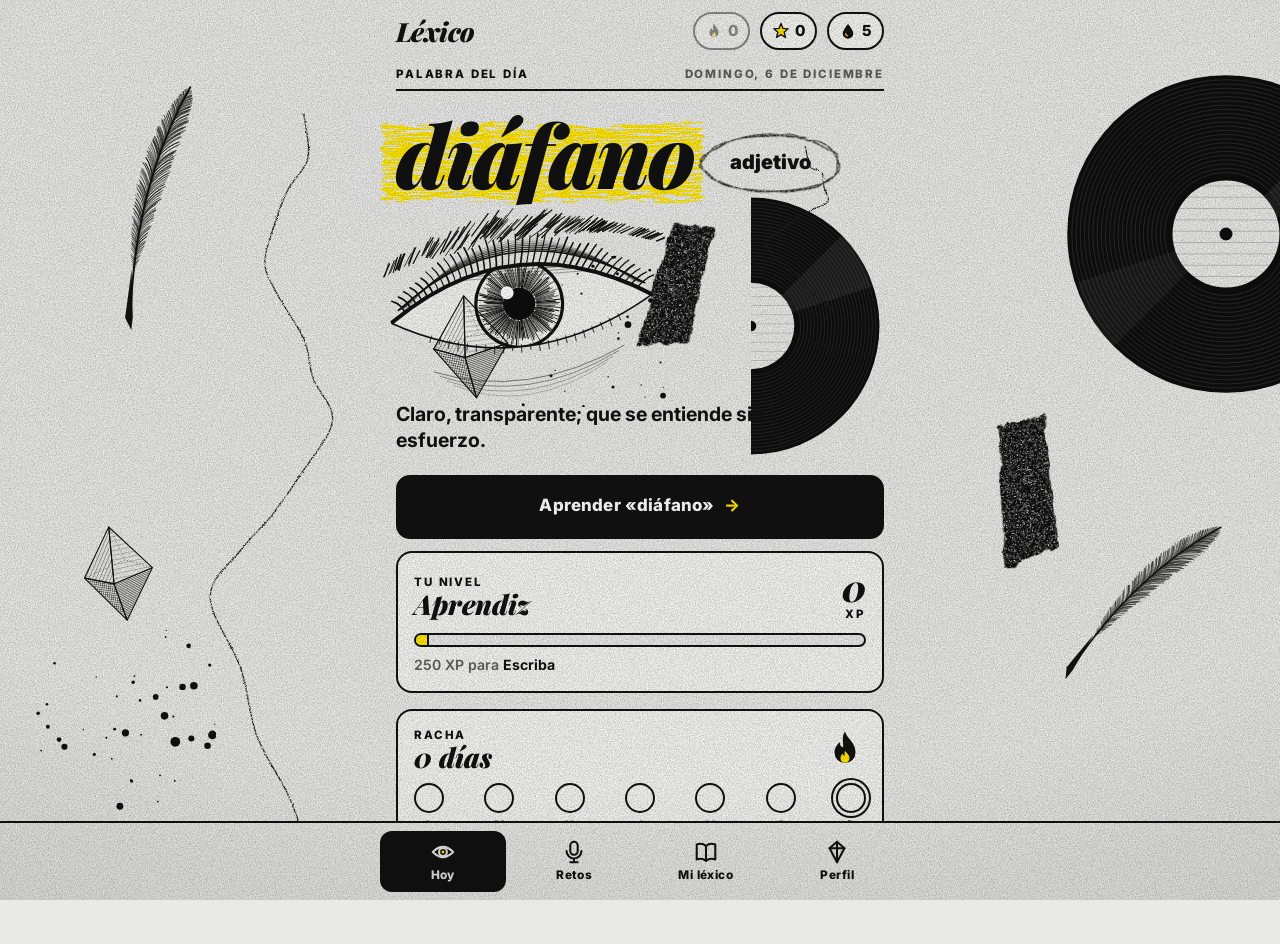
==== commit a59a6376: "Léxico: spoken challenges and 40 more private cards - New 'Retos' tab with seven spoken challenges o" ====
--- a/lexico/index.html
+++ b/lexico/index.html
@@ -290,6 +290,19 @@
 .sw::after{content:"";position:absolute;top:3px;left:3px;width:23px;height:23px;border-radius:50%;background:var(--ink);transition:transform .2s}
 .sw.on{background:var(--y)}
 .sw.on::after{transform:translateX(24px)}
+.reto .w{font-size:1.45rem}
+.rdots{display:flex;gap:4px}.rdots i{width:10px;height:10px;border-radius:50%;border:2px solid var(--ink)}.rdots i.f{background:var(--ink)}
+.mic-wrap{display:flex;flex-direction:column;align-items:center;gap:10px;margin:8px 0 14px}
+.mic{width:112px;height:112px;border-radius:50%;background:var(--ink);color:var(--y);display:flex;align-items:center;justify-content:center;box-shadow:0 5px 0 #000;transition:transform .12s}
+.mic svg{width:48px;height:48px}
+.mic:active{transform:translateY(3px);box-shadow:0 2px 0 #000}
+.mic.on{background:var(--y);color:var(--ink);border:3px solid var(--ink);animation:pulse 1.2s infinite}
+@keyframes pulse{0%{box-shadow:0 0 0 0 rgba(17,17,17,.45)}70%{box-shadow:0 0 0 22px rgba(17,17,17,0)}100%{box-shadow:0 0 0 0 rgba(17,17,17,0)}}
+.timer{font-family:var(--serif);font-style:italic;font-weight:900;font-size:3rem;line-height:1}
+.timer.low{color:#000;background:var(--y);padding:0 10px;border-radius:8px}
+.transcript{min-height:70px;padding:14px;border:2px dashed var(--ink);border-radius:12px;font-weight:600;font-size:1.05rem}
+.transcript:empty::before{content:"Aquí aparecerá lo que digas.";color:var(--mute)}
+.scrap.poem{font-family:var(--serif);font-style:italic;font-weight:700;font-size:1.15rem;line-height:1.6}
 .credits{font-size:.8rem;font-weight:600;color:var(--mute);margin-top:20px;line-height:1.5}
 .sec-t{font-family:var(--serif);font-style:italic;font-weight:900;font-size:1.7rem;margin:28px 0 12px;line-height:1}
 
@@ -357,6 +370,9 @@
 <div id="modal" hidden></div>
 <div class="toast" id="toast" role="status"></div>
 
+<!-- Base de datos ampliada: lexico/privado/ no se sube al repositorio público.
+     Si no está, la app funciona con las palabras incluidas abajo. -->
+<script src="privado/fichas.js"></script>
 <script>
 /* =========================================================
    DATOS · Para agregar palabras, añade objetos a PALABRAS
@@ -747,14 +763,44 @@
 const fx = n => Math.round(n*10)/10;
 function rng(seed){ return function(){ seed|=0; seed=seed+0x6D2B79F5|0; let t=Math.imul(seed^seed>>>15,1|seed); t=t+Math.imul(t^t>>>7,61|t)^t; return ((t^t>>>14)>>>0)/4294967296; }; }
 const CAT = {adj:'adjetivo', verbo:'verbo', sust:'sustantivo'};
-PALABRAS.forEach((w,i) => { w.id = norm(w.p); w.n = i+1; w.stem = stemOf(w); });
+/* Fichas ampliadas: se añaden detrás de las 36 iniciales, por dificultad creciente
+   y alternando adjetivo, verbo y sustantivo para que el orden no se haga monótono. */
+(function mergeLotes(){
+  const lotes = [].concat(...(window.LEXICO_LOTES || []));
+  const seen = new Set(PALABRAS.map(w => w.p));
+  const extra = lotes.filter(w => w && w.p && !seen.has(w.p) && seen.add(w.p));
+  [1,2,3].forEach(n => {
+    const q = ['adj','verbo','sust'].map(c => extra.filter(w => (w.n||2) === n && w.c === c));
+    while(q.some(x => x.length)) q.forEach(x => { if(x.length) PALABRAS.push(x.shift()); });
+  });
+})();
+PALABRAS.forEach((w,i) => {
+  if(typeof w.comp === 'string') w.comp = [w.comp];
+  if(typeof w.mej[0] === 'string') w.mej = [w.mej];
+  w.a = w.a || []; w.dif = w.n || 2;
+  w.id = norm(w.p); w.n = i+1; w.stems = stemsOf(w);
+});
 const BYID = Object.fromEntries(PALABRAS.map(w => [w.id, w]));
-function stemOf(w){ const b=norm(w.p); const cut = w.c==='verbo' ? 2 : 1; return b.length-cut >= 4 ? b.slice(0, b.length-cut) : b; }
+/* Raíces para reconocer la palabra conjugada o flexionada (percaté, discierno, recalqué…) */
+function stemsOf(w){
+  let b = norm(w.p); if(w.c === 'verbo' && b.endsWith('se')) b = b.slice(0, -2);
+  const cut = w.c === 'verbo' ? 2 : 1, st = b.length - cut >= 4 ? b.slice(0, b.length - cut) : b, out = new Set([st]);
+  if(w.c === 'verbo'){
+    const e = st.lastIndexOf('e'), o = st.lastIndexOf('o');
+    if(e > 0){ out.add(st.slice(0,e) + 'ie' + st.slice(e+1)); out.add(st.slice(0,e) + 'i' + st.slice(e+1)); }
+    if(o > 0) out.add(st.slice(0,o) + 'ue' + st.slice(o+1));
+    if(st.endsWith('c')) out.add(st.slice(0,-1) + 'qu');
+    if(st.endsWith('z')) out.add(st.slice(0,-1) + 'c');
+    if(st.endsWith('g')) out.add(st.slice(0,-1) + 'gu');
+  }
+  return [...out];
+}
+const hasWord = (txt, w) => (norm(txt).match(/[a-zñ]+/g) || []).some(tok => w.stems.some(s => tok.startsWith(s)));
 /* ¿Comparten sinónimos? (evita distractores ambiguos) */
 function clash(a,b){ return a.s.some(x => b.s.includes(x)) || a.s.includes(b.p) || b.s.includes(a.p); }
 /* resalta la palabra (y sus formas) dentro de un texto */
 function markWord(text, w, cls='u'){
-  return esc(text).replace(/[\p{L}]+/gu, tok => norm(tok).startsWith(w.stem) ? `<mark class="${cls}">${tok}</mark>` : tok);
+  return esc(text).replace(/[\p{L}]+/gu, tok => w.stems.some(s => norm(tok).startsWith(s)) ? `<mark class="${cls}">${tok}</mark>` : tok);
 }
 
 /* ===================== Fechas ===================== */
@@ -984,6 +1030,8 @@
   x:`<svg viewBox="0 0 24 24"><path class="pencil" d="M5 5 Q12 12 19 19 M19 5 Q12 12 5 19" style="stroke-width:2.6"/></svg>`,
   hoy:`<svg viewBox="0 0 28 28" fill="none" stroke="#111" stroke-width="2.2" stroke-linecap="round" stroke-linejoin="round"><path d="M3 14 Q14 3 25 14 Q14 25 3 14Z"/><circle cx="14" cy="14" r="4.2"/><circle class="tdot" cx="14" cy="14" r="1.6" fill="#111" stroke="none"/></svg>`,
   lex:`<svg viewBox="0 0 28 28" fill="none" stroke="#111" stroke-width="2.2" stroke-linecap="round" stroke-linejoin="round"><path d="M4 6c4-1.5 7-1 10 1.5C17 5 20 4.5 24 6v16c-4-1.5-7-1-10 1.5C11 21 8 20.5 4 22z"/><path d="M14 7.5v16"/></svg>`,
+  retos:`<svg viewBox="0 0 28 28" fill="none" stroke="#111" stroke-width="2.2" stroke-linecap="round" stroke-linejoin="round"><rect x="10" y="3" width="8" height="14" rx="4"/><path d="M6 13a8 8 0 0 0 16 0M14 21v4M10 25h8"/></svg>`,
+  mic:`<svg viewBox="0 0 28 28" fill="none" stroke="currentColor" stroke-width="2.4" stroke-linecap="round" stroke-linejoin="round"><rect x="10" y="3" width="8" height="14" rx="4"/><path d="M6 13a8 8 0 0 0 16 0M14 21v4M10 25h8"/></svg>`,
   perfil:`<svg viewBox="0 0 28 28" fill="none" stroke="#111" stroke-width="2.2" stroke-linecap="round" stroke-linejoin="round"><path d="M14 3 L22 10 L14 25 L6 10Z"/><path d="M6 10h16M14 3v22"/></svg>`,
   ok:`<svg class="ic" viewBox="0 0 40 40"><path class="pencil" style="stroke-width:3" d="M6 22 Q12 26 16 33 Q22 18 36 5"/></svg>`,
   no:`<svg class="ic" viewBox="0 0 40 40"><path class="pencil" style="stroke-width:3" d="M8 8 Q20 21 33 34 M33 7 Q19 20 7 33"/></svg>`
@@ -1016,12 +1064,12 @@
 }
 function renderTabs(){
   const t = (k,l) => `<button class="tab${TAB===k?' on':''}" data-a="tab" data-t="${k}" aria-current="${TAB===k?'page':'false'}">${IC[k]}<span>${l}</span></button>`;
-  $('#tabs').innerHTML = `<div class="tabs-in">${t('hoy','Hoy')}${t('lex','Mi léxico')}${t('perfil','Perfil')}</div>`;
+  $('#tabs').innerHTML = `<div class="tabs-in">${t('hoy','Hoy')}${t('retos','Retos')}${t('lex','Mi léxico')}${t('perfil','Perfil')}</div>`;
 }
 function render(){
   renderTop(); renderTabs();
   const v = $('#view');
-  v.innerHTML = `<div class="view">${TAB==='hoy' ? vHoy() : TAB==='lex' ? vLex() : vPerfil()}</div>`;
+  v.innerHTML = `<div class="view">${TAB==='hoy' ? vHoy() : TAB==='retos' ? vRetos() : TAB==='lex' ? vLex() : vPerfil()}</div>`;
   requestAnimationFrame(() => setTimeout(() => document.querySelectorAll('#view .hl').forEach(e => e.classList.add('on')), 120));
   if(TAB==='lex'){ const s=$('#busca'); if(s){ s.value = BUSCA; s.oninput = e => { BUSCA = e.target.value; const l=$('#wlist'); if(l) l.innerHTML = lexList(); }; } }
 }
@@ -1071,7 +1119,7 @@
   for(let i=6;i>=0;i--){ const d = new Date(now); d.setDate(now.getDate()-i); const n = dayNum(d);
     week += `<div class="wd${S.days.includes(n)?' on':''}${i===0?' today':''}"><i></i>${letras[d.getDay()]}</div>`; }
 
-  return `${hero}${cta}${teaser}
+  return `${hero}${cta}${teaser}${calleCard()}
     <div class="card blk"><div class="row"><div style="flex:1"><div class="kicker">Tu nivel</div><div class="lvname">${cur.n}</div></div>
       <div style="text-align:right"><div class="big-n">${S.xp}</div><div class="kicker">XP</div></div></div>
       <div class="bar"><i class="${pct>=100?'full':''}" style="width:${Math.max(3,pct)}%"></i></div>
@@ -1120,6 +1168,7 @@
       <div class="card"><small>Precisión</small><div class="big-n">${acc}%</div></div>
     </div>
     <div class="card blk row">${IC.drop.replace('<svg ','<svg style="width:34px;height:34px;flex:none" ')}<div><b>${S.lives} de ${MAXV} gotas de tinta</b><div class="mute" style="font-size:.88rem">${regen} Cada error gasta una gota.</div></div></div>
+    ${insigniasHTML()}
     <h2 class="sec-t">Escalera de niveles</h2><div class="ladder">${ladder}</div>
     <h2 class="sec-t">Ajustes</h2>
     <button class="setting" data-a="toggle-sound"><span>Sonidos<small>Efectos sutiles al acertar y fallar</small></span><span class="sw${S.sound?' on':''}" role="switch" aria-checked="${S.sound}"></span></button>
@@ -1145,7 +1194,7 @@
     <section class="f-sec"><h4>En vez de decir…</h4>
       <p class="evd">${w.ev.map(v=>`<s>${esc(v)}</s>`).join(', ')}, di <mark class="u">${esc(w.p)}</mark>.</p>
       <div class="chips" style="margin-top:4px"><span class="lbl">Sinónimos</span>${w.s.map(v=>`<span class="chip s">${esc(v)}</span>`).join('')}</div>
-      <div class="chips"><span class="lbl">Antónimos</span>${w.a.map(v=>`<span class="chip a">${esc(v)}</span>`).join('')}</div></section>
+      ${w.a.length ? `<div class="chips"><span class="lbl">Antónimos</span>${w.a.map(v=>`<span class="chip a">${esc(v)}</span>`).join('')}</div>` : ''}</section>
     <section class="f-sec"><h4>De dónde viene</h4><p class="ety-t">${esc(w.e)}</p></section>
     ${quote}${mine}</article>`;
 }
@@ -1169,16 +1218,44 @@
   for(const x of shuffle(prefer).concat(shuffle(PALABRAS))){ if(set.length>=4) break; if(ok(x)) set.push(x); }
   return shuffle(set);
 }
+/* Modelo mixto: cada palabra trae varias frases por ejercicio; se elige una que el
+   usuario no haya visto todavía y, cuando se agotan, se vuelve a barajar. Las opciones
+   falsas, las parejas y el orden se recombinan en cada lección. */
+function variant(w, kind, n){
+  S.vis = S.vis || {}; const v = S.vis[w.id] = S.vis[w.id] || {};
+  let used = (v[kind] || []).filter(i => i < n), free = [...Array(n).keys()].filter(i => !used.includes(i));
+  if(!free.length){ used = []; free = [...Array(n).keys()]; }
+  const i = free[rnd(free.length)]; v[kind] = used.concat(i); return i;
+}
+const maskWord = (text, w) => esc(text).replace(/[\p{L}]+/gu, tok => w.stems.some(s => norm(tok).startsWith(s)) ? '<span class="blank">&nbsp;?&nbsp;</span>' : tok);
 const EX = {
   def:    w => ({tipo:'def', w, opts: shuffle([w, ...shuffle(PALABRAS.filter(x => x.id!==w.id && !clash(x,w))).slice(0,3)])}),
   defInv: w => ({tipo:'defInv', w, opts: shuffle([w, ...distract(w,3)])}),
-  comp:   w => ({tipo:'comp', w, opts: shuffle([w, ...distract(w,3)])}),
-  mej:    w => ({tipo:'mej', w, opts: shuffle([w, ...distract(w,3)])}),
-  vf:     w => { const v = w.vf[rnd(w.vf.length)]; return {tipo:'vf', w, frase:v[0], ok:v[1], exp:v[2]}; },
+  comp:   w => ({tipo:'comp', w, fr: w.comp[variant(w,'comp',w.comp.length)], opts: shuffle([w, ...distract(w,3)])}),
+  mej:    w => ({tipo:'mej', w, m: w.mej[variant(w,'mej',w.mej.length)], opts: shuffle([w, ...distract(w,3)])}),
+  vf:     w => { const v = w.vf[variant(w,'vf',w.vf.length)]; return {tipo:'vf', w, frase:v[0], ok:v[1], exp:v[2]}; },
+  /* Lo contrario: las opciones falsas son sinónimos, así que hay que entender la palabra */
+  anto:   w => { const good = w.a[rnd(w.a.length)], labels = shuffle([good, ...shuffle(w.s).slice(0,3)]);
+                 return {tipo:'anto', w, labels, okIdx: labels.indexOf(good)}; },
+  /* El intruso: tres sinónimos y una palabra que no lo es */
+  intruso: w => { const others = PALABRAS.filter(x => x.id!==w.id && !clash(x,w) && !w.s.includes(x.s[0]));
+                  const bad = w.a.length && rnd(2) ? w.a[rnd(w.a.length)] : others[rnd(others.length)].s[0];
+                  const labels = shuffle([bad, ...shuffle(w.s).slice(0,3)]);
+                  return {tipo:'intruso', w, labels, okIdx: labels.indexOf(bad)}; },
+  /* Detective del origen: la etimología con la palabra tapada */
+  ety:    w => ({tipo:'ety', w, opts: shuffle([w, ...distract(w,3)])}),
   pares:  (w, prefer) => ({tipo:'pares', w, ws: pairSet(w, prefer)}),
   escribir: w => ({tipo:'escribir', w})
 };
-const REV_TYPES = ['def','defInv','comp','mej','vf'];
+const REV_TYPES = ['def','defInv','comp','mej','vf','anto','intruso','ety'];
+/* El detective del origen solo vale si la etimología no delata la palabra (desenlace ← «desenlazar») */
+const etyFair = w => !(w.e.match(/[\p{L}]+/gu) || []).some(tok => { const n = norm(tok); return !w.stems.some(s => n.startsWith(s)) && n.length > 3 && n.startsWith(norm(w.p).slice(0, 4)); });
+const canDo = (t, w) => t === 'anto' ? w.a.length > 0 && w.s.length >= 3 : t === 'intruso' ? w.s.length >= 3 : t === 'ety' ? etyFair(w) : true;
+function pickType(w, avoid=[]){
+  S.lastT = S.lastT || {};
+  const pool = REV_TYPES.filter(t => canDo(t, w) && t !== S.lastT[w.id] && !avoid.includes(t));
+  const t = pool[rnd(pool.length)] || 'def'; S.lastT[w.id] = t; return t;
+}
 
 /* ===================== Lección ===================== */
 let L = null;
@@ -1190,16 +1267,16 @@
   if(kind === 'new'){
     nw = newAvailable(); if(!nw){ render(); return; }
     const others = learned.filter(x => x.id!==nw.id);
-    items = [EX.def(nw), EX.comp(nw), EX.vf(nw), EX.mej(nw), EX.pares(nw, others)];
+    items = [EX.def(nw), EX.comp(nw), EX[canDo('intruso', nw) && rnd(2) ? 'intruso' : 'vf'](nw), EX.mej(nw), EX.pares(nw, others)];
     const due = dueWords();
-    if(due.length) items.splice(3, 0, EX[REV_TYPES[rnd(REV_TYPES.length)]](due[0]));
+    if(due.length) items.splice(3, 0, EX[pickType(due[0])](due[0]));
     items.push(EX.escribir(nw));
   } else {
     words = dueWords().slice(0,4);
     if(!words.length || kind==='practice'){ practice = kind==='practice' || !words.length; words = shuffle(learned).sort((a,b)=>S.words[a.id].lv - S.words[b.id].lv).slice(0,4); }
     if(!words.length){ render(); return; }
-    const bag = {}; words.forEach(w => bag[w.id] = shuffle(REV_TYPES));
-    let k = 0; while(items.length < 4){ const w = words[k % words.length]; items.push(EX[bag[w.id].pop()](w)); k++; }
+    const usedT = {}; let k = 0;
+    while(items.length < 4){ const w = words[k % words.length]; const t = pickType(w, usedT[w.id] || []); (usedT[w.id] = usedT[w.id] || []).push(t); items.push(EX[t](w)); k++; }
     items.splice(2, 0, EX.pares(words[0], words.slice(1).concat(learned)));
     const weakest = words.slice().sort((a,b)=>S.words[a.id].lv - S.words[b.id].lv)[0];
     items.push(EX.escribir(weakest));
@@ -1232,6 +1309,7 @@
   setProgress(); L.sel = null; L.busy = false;
   const ex = L.items[L.i], w = ex.w; let h = '';
   const k = t => `<p class="ex-k"><i></i>${t}</p>`;
+  const labelOpts = e => `<div class="opts grid">${e.labels.map((t,i)=>`<button class="opt word" data-a="opt" data-i="${i}">${esc(t)}</button>`).join('')}</div>`;
   const wordOpts = ex.opts ? `<div class="opts grid">${ex.opts.map((o,i)=>`<button class="opt word" data-a="opt" data-i="${i}">${esc(o.p)}</button>`).join('')}</div>` : '';
   switch(ex.tipo){
     case 'def':
@@ -1240,9 +1318,15 @@
     case 'defInv':
       h = `${k('¿Qué palabra es?')}<h2 class="ex-t">Encuentra la palabra</h2><div class="scrap">${esc(w.d)}</div>${wordOpts}`; break;
     case 'comp':
-      h = `${k('Completa la frase')}<h2 class="ex-t">¿Qué palabra falta?</h2><div class="scrap">${sentenceWithBlank(w.comp)}</div>${wordOpts}`; break;
+      h = `${k('Completa la frase')}<h2 class="ex-t">¿Qué palabra falta?</h2><div class="scrap">${sentenceWithBlank(ex.fr)}</div>${wordOpts}`; break;
+    case 'anto':
+      h = `${k('Lo contrario')}<h2 class="ex-t">¿Qué es lo opuesto a <span class="hl">${esc(w.p)}</span>?</h2><p class="ex-s">Cuidado: tres de las opciones significan lo mismo.</p>${labelOpts(ex)}`; break;
+    case 'intruso':
+      h = `${k('El intruso')}<h2 class="ex-t">¿Cuál <span class="hl b">no</span> es sinónimo de ${esc(w.p)}?</h2><p class="ex-s">Tres significan lo mismo; una no encaja.</p>${labelOpts(ex)}`; break;
+    case 'ety':
+      h = `${k('Detective del origen')}<h2 class="ex-t">¿De qué palabra es esta historia?</h2><div class="scrap r" style="font-family:var(--serif);font-style:italic">${maskWord(w.e, w)}</div>${wordOpts}`; break;
     case 'mej': {
-      const fr = esc(w.mej[0]).replace(/\[(.+?)\]/, (_,m) => `<span class="circ">${m}${loopSVG(w.n*3+2)}</span>`);
+      const fr = esc(ex.m[0]).replace(/\[(.+?)\]/, (_,m) => `<span class="circ">${m}${loopSVG(w.n*3+2)}</span>`);
       h = `${k('Mejora esta frase')}<h2 class="ex-t">Dilo con más <span class="hl b">precisión</span></h2><p class="ex-s">Cambia la palabra rodeada por una más culta.</p><div class="scrap r">${fr}</div>${wordOpts}`; break; }
     case 'vf':
       h = `${k('Verdadero o falso')}<h2 class="ex-t">¿Está bien usada?</h2><div class="scrap">${markWord(ex.frase, w)}</div>
@@ -1259,7 +1343,7 @@
         <p class="hint">Piensa en tu día: el trabajo, la familia, un correo pendiente.</p>`; break;
   }
   body(h);
-  if(['def','defInv','comp','mej'].includes(ex.tipo)) foot(`<button class="btn primary" id="chk" data-a="check" disabled>Comprobar</button>`);
+  if(['def','defInv','comp','mej','anto','intruso','ety'].includes(ex.tipo)) foot(`<button class="btn primary" id="chk" data-a="check" disabled>Comprobar</button>`);
   else if(ex.tipo==='escribir'){ foot(`<button class="btn primary" id="chk" data-a="write-check" disabled>Listo</button>`); const t=$('#wr'); t.oninput = () => { $('#chk').disabled = t.value.trim().length < 6; }; }
   else foot('');
 }
@@ -1273,14 +1357,17 @@
 }
 function check(){
   if(L.busy || L.sel===null) return;
-  const ex = L.items[L.i], w = ex.w, picked = ex.opts[L.sel], ok = picked.id === w.id;
+  const ex = L.items[L.i], w = ex.w, isOk = i => ex.labels ? i === ex.okIdx : ex.opts[i].id === w.id, ok = isOk(L.sel);
   const btns = [...document.querySelectorAll('#lbody .opt')];
-  btns.forEach((b,i) => { b.classList.remove('sel'); if(ex.opts[i].id===w.id){ b.classList.add('ok'); b.insertAdjacentHTML('beforeend', CHECK); } else if(i===L.sel){ b.classList.add('ko'); b.insertAdjacentHTML('beforeend', CROSS); } else b.classList.add('dim'); });
+  btns.forEach((b,i) => { b.classList.remove('sel'); if(isOk(i)){ b.classList.add('ok'); b.insertAdjacentHTML('beforeend', CHECK); } else if(i===L.sel){ b.classList.add('ko'); b.insertAdjacentHTML('beforeend', CROSS); } else b.classList.add('dim'); });
   let msg = '';
   if(ex.tipo==='def') msg = ok ? `<b>${esc(w.p)}</b>: ${esc(w.d)}` : `<b>${esc(w.p)}</b> significa: ${esc(w.d)}`;
   if(ex.tipo==='defInv') msg = ok ? `«${esc(w.p)}» es la palabra.` : `La palabra era <b>${esc(w.p)}</b>.`;
-  if(ex.tipo==='comp') msg = `«${esc(w.comp).replace('___', `<b>${esc(w.p)}</b>`)}»`;
-  if(ex.tipo==='mej') msg = `«${esc(w.mej[0]).replace(/\[(.+?)\]/, `<b>${esc(w.mej[1])}</b>`)}»`;
+  if(ex.tipo==='comp') msg = `«${esc(ex.fr).replace('___', `<b>${esc(w.p)}</b>`)}»`;
+  if(ex.tipo==='mej') msg = `«${esc(ex.m[0]).replace(/\[(.+?)\]/, `<b>${esc(ex.m[1])}</b>`)}»`;
+  if(ex.tipo==='anto') msg = `Lo contrario de <b>${esc(w.p)}</b> es <b>${esc(ex.labels[ex.okIdx])}</b>. Sinónimos: ${esc(w.s.slice(0,3).join(', '))}.`;
+  if(ex.tipo==='intruso') msg = `<b>${esc(ex.labels[ex.okIdx])}</b> no significa lo mismo que <b>${esc(w.p)}</b>.`;
+  if(ex.tipo==='ety') msg = `Era <b>${esc(w.p)}</b>. ${esc(w.e)}`;
   grade(ok, w, msg);
 }
 function grade(ok, w, msg, xp=10, countLife=true){
@@ -1337,7 +1424,7 @@
 /* Escribir: comprobación suave + autoevaluación */
 function writeCheck(){
   const ex = L.items[L.i], w = ex.w, txt = $('#wr').value.trim();
-  const used = norm(txt).includes(w.stem);
+  const used = hasWord(txt, w);
   L.frases[w.id] = txt;
   body(`<p class="ex-k"><i></i>Tu frase</p><h2 class="ex-t">¿Cómo te salió?</h2>
     <div class="scrap">«${markWord(txt, w)}»</div>
@@ -1427,6 +1514,214 @@
   openModal(`${blotSVG('',6).replace('<svg ','<svg style="width:120px" ')}<h2 class="ex-t">Sin tinta</h2><p class="ex-s">Vuelve en ${m} ${m===1?'minuto':'minutos'}: se recarga una gota cada 20. Mientras, repasa tus fichas.</p>
     <button class="btn primary" data-a="go-lex">Ir a Mi léxico</button><button class="btn ghost" data-a="close-modal">Cerrar</button>`, true);
 }
+
+/* ===================== Retos orales: lo que la IA no puede hacer por ti =====================
+   Hablar en vivo, pensar rápido y recordar. Usan el reconocimiento de voz del navegador
+   (sin coste); si el navegador no lo tiene, se puede transcribir a mano en modo honor. */
+const SR = window.SpeechRecognition || window.webkitSpeechRecognition;
+const SITUACIONES = ['Te dicen: «Siempre llegas tarde».','Un compañero se atribuye tu idea en una reunión.','Te preguntan por qué dejaste tu último trabajo.',
+  'Tu vecino pone la música altísima a medianoche.','Te sirven un plato frío en un restaurante caro.','Alguien te interrumpe por tercera vez.',
+  'Te piden tu opinión sincera sobre un regalo horrible.','Te reprochan no haber contestado un mensaje.','Un amigo te pide dinero prestado otra vez.',
+  'Te dicen que tu plan es imposible.','Te felicitan por algo que hizo otra persona.','Te preguntan cuál es tu mayor defecto.',
+  'Alguien critica tu ciudad delante de ti.','Te ofrecen un ascenso que no quieres.','Te preguntan qué opinas de las redes sociales.'];
+const TEMAS = ['el último viaje que hiciste','tu comida favorita','por qué madrugar está sobrevalorado','un libro que te cambió','la mejor decisión de tu vida',
+  'tu barrio','el móvil','la amistad','un miedo que superaste','los lunes','tu abuela o tu abuelo','la música que escuchabas a los quince',
+  'el café','una ciudad que te gustaría conocer','el trabajo de tus sueños','el silencio','la lluvia','un error del que aprendiste','la puntualidad'];
+const ABSURDOS = ['Los lunes deberían ser festivos.','La piña en la pizza es alta cocina.','Los calcetines desparejados son una forma de arte.',
+  'Las reuniones deberían hacerse de pie y en silencio.','Los gatos gobernarían mejor que nosotros.','Habría que prohibir los despertadores.',
+  'El invierno es la mejor estación para ir a la playa.','La siesta debería ser obligatoria por ley.','Los domingos deberían durar treinta y seis horas.',
+  'Hablar con las plantas debería ser asignatura escolar.','Todo el mundo debería llevar sombrero de copa.'];
+const OCASIONES = ['la boda de tus mejores amigos','la jubilación de una compañera querida','los noventa años de tu abuela','la despedida de un amigo que emigra',
+  'la victoria de tu equipo de barrio','la inauguración de una biblioteca','el fin de curso de una clase','el reencuentro con tus amigos de la infancia'];
+/* Poemas de dominio público, transcritos literalmente */
+const POEMAS = [
+  {t:'Rima XXI', aut:'Gustavo Adolfo Bécquer', v:['¿Qué es poesía?, dices mientras clavas','en mi pupila tu pupila azul.','¿Qué es poesía? ¿Y tú me lo preguntas?','Poesía… eres tú.']},
+  {t:'Proverbios y cantares, XXIX', aut:'Antonio Machado', v:['Caminante, son tus huellas','el camino y nada más;','caminante, no hay camino,','se hace camino al andar.','Al andar se hace camino,','y al volver la vista atrás','se ve la senda que nunca','se ha de volver a pisar.','Caminante, no hay camino,','sino estelas en la mar.']},
+  {t:'Coplas por la muerte de su padre (inicio)', aut:'Jorge Manrique', v:['Recuerde el alma dormida,','avive el seso y despierte','contemplando','cómo se pasa la vida,','cómo se viene la muerte','tan callando;']},
+  {t:'Redondillas (inicio)', aut:'Sor Juana Inés de la Cruz', v:['Hombres necios que acusáis','a la mujer sin razón,','sin ver que sois la ocasión','de lo mismo que culpáis:','si con ansia sin igual','solicitáis su desdén,','¿por qué queréis que obren bien','si las incitáis al mal?']},
+  {t:'Amor constante más allá de la muerte', aut:'Francisco de Quevedo', v:['Cerrar podrá mis ojos la postrera','sombra que me llevare el blanco día,','y podrá desatar esta alma mía','hora a su afán ansioso lisonjera;','mas no de esotra parte en la ribera','dejará la memoria, en donde ardía:','nadar sabe mi llama el agua fría,','y perder el respeto a ley severa.','Alma a quien todo un dios prisión ha sido,','venas que humor a tanto fuego han dado,','médulas que han gloriosamente ardido,','su cuerpo dejará, no su cuidado;','serán ceniza, mas tendrá sentido;','polvo serán, mas polvo enamorado.']}
+];
+const RETOS = [
+  {id:'voz',     n:1, need:1,  secs:20,  t:'Dila en voz alta',         d:'Una frase con la palabra, dicha en voz alta. Sin papel.'},
+  {id:'calle',   n:1, need:1,  secs:0,   t:'La palabra en la calle',   d:'Úsala hoy en una conversación de verdad. Mañana te pregunto.'},
+  {id:'replica', n:2, need:3,  secs:10,  t:'Réplica en 10 segundos',   d:'Te plantean una situación y respondes al vuelo con la palabra.'},
+  {id:'minuto',  n:2, need:5,  secs:60,  t:'Un minuto sin papel',      d:'Tres palabras, un tema y sesenta segundos hablando.'},
+  {id:'memoria', n:3, need:0,  secs:0,   t:'De memoria',               d:'Aprende un poema clásico verso a verso y recítalo.'},
+  {id:'defensa', n:3, need:8,  secs:90,  t:'Defiende lo indefendible', d:'Noventa segundos argumentando una postura absurda.'},
+  {id:'brindis', n:3, need:12, secs:150, t:'El brindis épico',         d:'Dos minutos y medio de discurso improvisado para una ocasión.'}
+];
+const MULETILLAS = ['eh','ehh','em','emm','mmm','o sea','en plan','digamos','sabes','tipo','vale','bueno pues'];
+let R = null, REC = null;
+const pickN = (arr, n) => shuffle(arr).slice(0, n);
+const wordsOf = t => (norm(t).match(/[a-zñ]+/g) || []);
+function analizar(text, targets, secs){
+  const ws = wordsOf(text), n = norm(' ' + text + ' ');
+  const usadas = targets.filter(w => hasWord(text, w));
+  const cultas = PALABRAS.filter(w => hasWord(text, w));
+  const mul = MULETILLAS.reduce((c, m) => c + (n.match(new RegExp('[^a-zñ]' + m.replace(' ', '\\s+') + '(?=[^a-zñ])', 'g')) || []).length, 0);
+  return {palabras: ws.length, ppm: secs >= 10 ? Math.round(ws.length / (secs / 60)) : '—', usadas, cultas, mul};
+}
+/* LCS por palabras: qué parte del poema se recitó en orden */
+function parecido(a, b){
+  const x = wordsOf(a), y = wordsOf(b); if(!x.length) return 0;
+  const dp = Array(y.length + 1).fill(0);
+  for(let i = 1; i <= x.length; i++){ let prev = 0; for(let j = 1; j <= y.length; j++){ const tmp = dp[j]; dp[j] = x[i-1] === y[j-1] ? prev + 1 : Math.max(dp[j], dp[j-1]); prev = tmp; } }
+  return dp[y.length] / x.length;
+}
+function retoUnlocked(r){ return learnedList().length >= r.need; }
+function retoWords(n){ const l = learnedList(); return pickN(l.length ? l : PALABRAS.slice(0, 5), n); }
+
+/* --- Vista de la pestaña --- */
+function vRetos(){
+  S.retos = S.retos || {};
+  const items = RETOS.map(r => {
+    const st = S.retos[r.id] || {}, on = retoUnlocked(r);
+    const dots = Array.from({length:3}, (_, i) => `<i class="${i < r.n ? 'f' : ''}"></i>`).join('');
+    return `<button class="witem reto${on ? '' : ' locked'}" data-a="${on ? 'reto' : 'reto-lock'}" data-r="${r.id}">
+      <div class="row" style="justify-content:space-between"><div class="w">${r.t}</div><span class="rdots">${dots}</span></div>
+      <div class="d">${r.d}</div>
+      <div class="wmeta"><span>${on ? (st.ok ? `Logrado ${st.ok} ${st.ok === 1 ? 'vez' : 'veces'}` : 'Sin estrenar') : `Se abre con ${r.need} palabras aprendidas`}</span><span>${r.secs ? r.secs + ' s' : ''}</span></div></button>`;
+  }).join('');
+  return `<div class="ph"><h1>Retos <span class="hl b">en voz alta</span></h1><p>Una IA puede escribir por ti. Hablar, recordar y pensar rápido, no.</p></div>
+    ${SR ? '' : '<div class="warn">Tu navegador no permite dictado. Puedes hacer los retos en voz alta y transcribirlos a mano (modo honor).</div>'}
+    <div class="wlist">${items}</div>`;
+}
+function calleCard(){
+  const c = S.calle; if(!c || c.done || c.day >= today()) return '';
+  const w = BYID[c.id]; if(!w) return '';
+  return `<div class="card blk"><div class="kicker">La palabra en la calle</div>
+    <p style="margin:8px 0 12px;font-weight:700">¿Usaste <mark class="u">${esc(w.p)}</mark> en una conversación de verdad?</p>
+    <div class="row"><button class="btn yellow" data-a="calle-si" style="flex:1">Sí</button><button class="btn" data-a="calle-no" style="flex:1;margin-top:0">Todavía no</button></div></div>`;
+}
+function insigniasHTML(){
+  S.retos = S.retos || {};
+  const got = RETOS.filter(r => (S.retos[r.id] || {}).ok);
+  if(!got.length) return '';
+  return `<h2 class="sec-t">Insignias</h2><div class="chips">${got.map(r => `<span class="chip on">✶ ${r.t}</span>`).join('')}</div>`;
+}
+
+/* --- Pantalla del reto --- */
+function openReto(id){
+  const r = RETOS.find(x => x.id === id); if(!r) return;
+  R = {r, text:'', interim:'', running:false, t:0};
+  if(id === 'voz'){ R.words = retoWords(1); R.prompt = `Di en voz alta una frase con <mark class="u">${esc(R.words[0].p)}</mark>. Piensa en algo de tu día.`; }
+  if(id === 'replica'){ R.words = retoWords(1); R.prompt = `${esc(SITUACIONES[rnd(SITUACIONES.length)])}<br><br>Responde al vuelo usando <mark class="u">${esc(R.words[0].p)}</mark>.`; }
+  if(id === 'minuto'){ R.words = retoWords(3); R.prompt = `Habla un minuto sobre <b>${esc(TEMAS[rnd(TEMAS.length)])}</b> usando: ${R.words.map(w => `<mark class="u">${esc(w.p)}</mark>`).join(', ')}.`; }
+  if(id === 'defensa'){ R.words = retoWords(2); R.prompt = `Defiende con toda seriedad: <b>${esc(ABSURDOS[rnd(ABSURDOS.length)])}</b><br><br>Cuela ${R.words.map(w => `<mark class="u">${esc(w.p)}</mark>`).join(' y ')}.`; }
+  if(id === 'brindis'){ R.words = retoWords(3); R.prompt = `Levanta la copa por <b>${esc(OCASIONES[rnd(OCASIONES.length)])}</b>. Que suene épico. Usa ${R.words.map(w => `<mark class="u">${esc(w.p)}</mark>`).join(', ')}.`; }
+  $('#lesson').hidden = false; document.body.style.overflow = 'hidden';
+  $('#lesson').innerHTML = `<div class="l-top"><button class="xbtn" data-a="reto-quit" aria-label="Salir del reto">${IC.x}</button>
+    <div class="kicker" style="flex:1">${r.t}</div><div class="lives">${'●'.repeat(r.n)}</div></div>
+    <div class="l-body" id="lbody"></div><div class="l-foot" id="lfoot"></div><div class="sheet" id="sheet"><div class="sheet-in" id="sheetIn"></div></div>`;
+  if(id === 'calle') return retoCalle();
+  if(id === 'memoria') return retoPoemas();
+  retoPantalla();
+}
+function retoPantalla(){
+  const r = R.r;
+  body(`<p class="ex-k"><i></i>Reto ${'●'.repeat(r.n)}</p><h2 class="ex-t">${r.t}</h2>
+    <div class="scrap">${R.prompt}</div>
+    <div class="mic-wrap"><div class="timer" id="timer">${r.secs}</div>
+      <button class="mic" id="mic" data-a="${SR ? 'reto-go' : 'reto-honor'}" aria-label="Empezar a hablar">${IC.mic}</button>
+      <p class="hint" id="michint">${SR ? 'Toca el micrófono y habla. Se detiene solo al acabar el tiempo.' : 'Dilo en voz alta y luego escribe lo que dijiste.'}</p></div>
+    <div class="transcript" id="tr" aria-live="polite"></div>`);
+  foot('');
+}
+function retoGo(){
+  if(R.running) return retoStop();
+  R.running = true; R.text = ''; R.interim = ''; R.t0 = Date.now();
+  $('#mic').classList.add('on'); $('#michint').textContent = 'Te escucho… toca otra vez para terminar.';
+  play('tap');
+  try{
+    REC = new SR(); REC.lang = (navigator.language || 'es-ES').startsWith('es') ? navigator.language : 'es-ES';
+    REC.continuous = true; REC.interimResults = true;
+    REC.onresult = e => { let interim = ''; for(let i = e.resultIndex; i < e.results.length; i++){ const res = e.results[i]; if(res.isFinal) R.text += res[0].transcript + ' '; else interim += res[0].transcript; }
+      R.interim = interim; const t = $('#tr'); if(t) t.innerHTML = markAll(R.text + ' ' + interim); };
+    REC.onerror = ev => { if(ev.error === 'not-allowed' || ev.error === 'service-not-allowed'){ R.running = false; toast('Sin permiso de micrófono: usa el modo honor'); retoHonor(); } };
+    REC.onend = () => { if(R && R.running) try{ REC.start(); }catch(e){} };
+    REC.start();
+  }catch(e){ R.running = false; retoHonor(); return; }
+  const tick = () => { if(!R || !R.running) return; const left = R.r.secs - Math.floor((Date.now() - R.t0) / 1000);
+    const el = $('#timer'); if(el){ el.textContent = Math.max(0, left); el.classList.toggle('low', left <= 5); }
+    if(left <= 0) retoStop(); else R.timer = setTimeout(tick, 250); };
+  tick();
+}
+function retoStop(){
+  if(!R) return; R.running = false; clearTimeout(R.timer);
+  if(REC){ try{ REC.stop(); }catch(e){} REC = null; }
+  R.t = Math.min(R.r.secs, Math.max(1, Math.round((Date.now() - R.t0) / 1000)));
+  setTimeout(() => { const t = (R.text + ' ' + (R.interim || '')).trim(); R.fase === 'recitar' ? poemaResultado(t) : retoResultado(t); }, 500);
+}
+function retoHonor(){
+  const r = R.r;
+  body(`<p class="ex-k"><i></i>Modo honor</p><h2 class="ex-t">${r.t}</h2><div class="scrap">${R.prompt}</div>
+    <p class="ex-s">Dilo en voz alta (${r.secs} s) y luego escribe lo que dijiste, tal cual.</p>
+    <textarea class="write" id="wr" placeholder="Lo que dije fue…"></textarea>`);
+  foot(`<button class="btn primary" data-a="reto-honor-ok">Ver resultado</button>`);
+}
+const markAll = t => esc(t).replace(/[\p{L}]+/gu, tok => PALABRAS.some(w => w.stems.some(s => norm(tok).startsWith(s))) ? `<mark class="u">${tok}</mark>` : tok);
+function retoResultado(text){
+  const r = R.r, a = analizar(text, R.words || [], R.t || r.secs);
+  const need = {voz:[1,3], replica:[1,3], minuto:[2,60], defensa:[2,120], brindis:[3,180]}[r.id];
+  const ok = a.usadas.length >= need[0] && a.palabras >= need[1];
+  const xp = ok ? {voz:15, replica:20, minuto:30, defensa:40, brindis:50}[r.id] : 5;
+  S.retos = S.retos || {}; const st = S.retos[r.id] = S.retos[r.id] || {};
+  st.tries = (st.tries || 0) + 1; if(ok) st.ok = (st.ok || 0) + 1; st.best = Math.max(st.best || 0, a.cultas.length);
+  S.xp += xp; save(); play(ok ? 'win' : 'ko'); if(ok) confetti();
+  body(`<div class="celeb center">
+    <div class="kicker">${r.t}</div>
+    <h1 style="margin-top:8px;font-size:clamp(2.8rem,14vw,4.4rem)"><span class="hl">${ok ? '¡Dicho!' : 'Casi.'}</span></h1>
+    <p class="sub">${ok ? 'Lo dijiste tú, en voz alta y sin red.' : `Te faltó ${a.usadas.length < need[0] ? 'usar las palabras del reto' : 'hablar un poco más'}. Otra vez.`}</p>
+    <div class="tiles"><div class="tile y"><b>${a.usadas.length}/${(R.words || []).length}</b><span>Del reto</span></div>
+      <div class="tile"><b>${a.cultas.length}</b><span>Cultas</span></div><div class="tile"><b>${a.palabras}</b><span>Palabras</span></div></div>
+    ${r.secs >= 60 ? `<div class="tiles" style="margin-top:0"><div class="tile"><b>${a.ppm}</b><span>Por minuto</span></div><div class="tile"><b>${a.mul}</b><span>Muletillas*</span></div><div class="tile"><b>+${xp}</b><span>XP</span></div></div>` : `<p class="learned">+${xp} XP</p>`}
+    <div class="scrap" style="text-align:left;font-size:1rem">${text ? markAll(text) : '<span class="mute">No se oyó nada.</span>'}</div>
+    ${r.secs >= 60 ? '<p class="hint">* El dictado del móvil a veces borra los «eh» y «em»: la cifra real puede ser mayor.</p>' : ''}</div>`);
+  foot(`<button class="btn primary" data-a="reto-again">Otro intento <span class="arr">→</span></button><button class="btn ghost" data-a="reto-quit">Salir</button>`);
+}
+function retoCalle(){
+  const w = todaysWord() || learnedList().slice(-1)[0];
+  if(!w){ body('<p class="ex-s">Aprende tu primera palabra y vuelve.</p>'); foot(`<button class="btn" data-a="reto-quit">Volver</button>`); return; }
+  R.calleW = w;
+  body(`<p class="ex-k"><i></i>Fuera de la pantalla</p><h2 class="ex-t">La palabra en la calle</h2>
+    <div class="scrap">Hoy, en una conversación de verdad, di <mark class="u">${esc(w.p)}</mark>.<br><br>Con tu familia, en la tienda, con un amigo. Mañana te pregunto cómo fue.</div>
+    <p class="ex-s">Ejemplo: «${markWord(w.h, w)}»</p>`);
+  foot(`<button class="btn primary" data-a="calle-promesa">Me comprometo</button>`);
+}
+function retoPoemas(){
+  body(`<p class="ex-k"><i></i>Memoria</p><h2 class="ex-t">Elige un poema</h2><p class="ex-s">Lo lees, lo practicas con huecos y lo recitas sin mirar.</p>
+    <div class="wlist">${POEMAS.map((p, i) => `<button class="witem" data-a="poema" data-i="${i}"><div class="w" style="font-size:1.35rem">${esc(p.t)}</div><div class="d">${esc(p.aut)} · ${p.v.length} versos</div></button>`).join('')}</div>`);
+  foot('');
+}
+function poemaFase(i, fase){
+  const p = POEMAS[i]; R.poema = i; R.fase = fase;
+  const huecos = (v, k) => esc(v).replace(/[\p{L}]+/gu, (tok, off) => ((off + k) * 7) % 10 < 5 && tok.length > 2 ? '<span class="blank" style="min-width:2.5em">&nbsp;</span>' : tok);
+  if(fase === 'leer'){
+    body(`<p class="ex-k"><i></i>1 · Léelo en voz alta tres veces</p><h2 class="ex-t">${esc(p.t)}</h2><div class="scrap poem">${p.v.map(esc).join('<br>')}</div><p class="ex-s">${esc(p.aut)}</p>`);
+    foot(`<button class="btn primary" data-a="mem-fase" data-f="huecos">Practicar con huecos</button>`);
+  } else if(fase === 'huecos'){
+    body(`<p class="ex-k"><i></i>2 · Dilo completando los huecos</p><h2 class="ex-t">${esc(p.t)}</h2><div class="scrap poem">${p.v.map((v, k) => huecos(v, k)).join('<br>')}</div>`);
+    foot(`<button class="btn primary" data-a="mem-fase" data-f="recitar">Recitar sin mirar</button><button class="btn ghost" data-a="mem-fase" data-f="leer">Volver a leer</button>`);
+  } else {
+    R.r = Object.assign({}, R.r, {secs: Math.max(30, p.v.length * 8)});
+    R.prompt = `<span class="mute">${esc(p.t)} · ${esc(p.aut)}</span><br>${p.v.map(v => esc(v.split(' ')[0]) + ' …').join('<br>')}`;
+    retoPantalla();
+  }
+}
+function poemaResultado(text){
+  const p = POEMAS[R.poema], pct = Math.round(parecido(p.v.join(' '), text) * 100), ok = pct >= 85, xp = ok ? 60 : 5;
+  S.retos = S.retos || {}; const st = S.retos.memoria = S.retos.memoria || {};
+  st.tries = (st.tries || 0) + 1; if(ok){ st.ok = (st.ok || 0) + 1; st.poemas = Array.from(new Set((st.poemas || []).concat(p.t))); }
+  S.xp += xp; save(); play(ok ? 'win' : 'ko'); if(ok) confetti();
+  const dichas = new Set(wordsOf(text));
+  const marcado = p.v.map(v => esc(v).replace(/[\p{L}]+/gu, tok => dichas.has(norm(tok)) ? tok : `<s style="opacity:.5">${tok}</s>`)).join('<br>');
+  body(`<div class="celeb center"><div class="kicker">De memoria</div>
+    <h1 style="margin-top:8px;font-size:clamp(2.8rem,14vw,4.4rem)"><span class="hl">${pct}%</span></h1>
+    <p class="sub">${ok ? 'Ese poema ya es tuyo. Nadie te lo puede quitar.' : 'Las palabras tachadas son las que faltaron. Repasa y vuelve.'}</p>
+    <div class="scrap poem" style="text-align:left">${marcado}</div><p class="learned">+${xp} XP</p></div>`);
+  foot(`<button class="btn primary" data-a="mem-fase" data-f="${ok ? 'leer' : 'huecos'}">${ok ? 'Otra vez' : 'Practicar de nuevo'}</button><button class="btn ghost" data-a="reto-quit">Salir</button>`);
+}
+function closeReto(){ if(R && R.running){ R.running = false; clearTimeout(R.timer); if(REC){ try{ REC.stop(); }catch(e){} REC = null; } } R = null; $('#lesson').hidden = true; $('#lesson').innerHTML = ''; document.body.style.overflow = ''; render(); }
 
 /* ===================== Eventos ===================== */
 document.addEventListener('click', e => {
@@ -1462,6 +1757,18 @@
     case 'reset':
       openModal(`<h2 class="ex-t">¿Borrar todo?</h2><p class="ex-s">Se perderán tus palabras, tu racha y tus puntos. No se puede deshacer.</p>
         <button class="btn primary" data-a="reset-yes">Sí, empezar de cero</button><button class="btn ghost" data-a="close-modal">Cancelar</button>`, true); break;
+    case 'reto': openReto(el.dataset.r); break;
+    case 'reto-lock': { const r = RETOS.find(x => x.id === el.dataset.r); toast(`Aprende <b>${r.need}</b> palabras para abrirlo`); break; }
+    case 'reto-go': retoGo(); break;
+    case 'reto-honor': retoHonor(); break;
+    case 'reto-honor-ok': { const t = ($('#wr') || {}).value || ''; R.t = R.r.secs; R.fase === 'recitar' ? poemaResultado(t) : retoResultado(t); break; }
+    case 'reto-again': openReto(R.r.id); break;
+    case 'reto-quit': closeReto(); break;
+    case 'poema': poemaFase(+el.dataset.i, 'leer'); break;
+    case 'mem-fase': poemaFase(R.poema, el.dataset.f); break;
+    case 'calle-promesa': S.calle = {id: R.calleW.id, day: today(), done: false}; save(); toast(`Hoy toca decir <b>${esc(R.calleW.p)}</b>`); closeReto(); break;
+    case 'calle-si': { S.retos = S.retos || {}; const st = S.retos.calle = S.retos.calle || {}; st.ok = (st.ok || 0) + 1; S.calle.done = true; S.xp += 20; save(); play('win'); toast('Bien hecho: <b>+20 XP</b>'); render(); break; }
+    case 'calle-no': S.calle.day = today(); save(); toast('Mañana te vuelvo a preguntar'); render(); break;
     case 'reset-yes': S = DEF(); save(); closeModal(); TAB='hoy'; render(); toast('Cuaderno en blanco'); break;
   }
 });
@@ -1473,7 +1780,7 @@
     const sb = document.querySelector('#sheet.show .btn'); if(sb){ e.preventDefault(); sb.click(); return; }
     const c = $('#chk'); if(c && !c.disabled && ex && ex.tipo!=='escribir'){ e.preventDefault(); c.click(); }
   }
-  if(ex && ex.opts && !L.busy && /^[1-4]$/.test(e.key) && document.activeElement.tagName !== 'TEXTAREA') selectOpt(+e.key-1);
+  if(ex && (ex.opts || ex.labels) && !L.busy && /^[1-4]$/.test(e.key) && document.activeElement.tagName !== 'TEXTAREA') selectOpt(+e.key-1);
 });
 document.addEventListener('visibilitychange', () => { if(!document.hidden && !L){ refreshLives(); render(); } });
 
